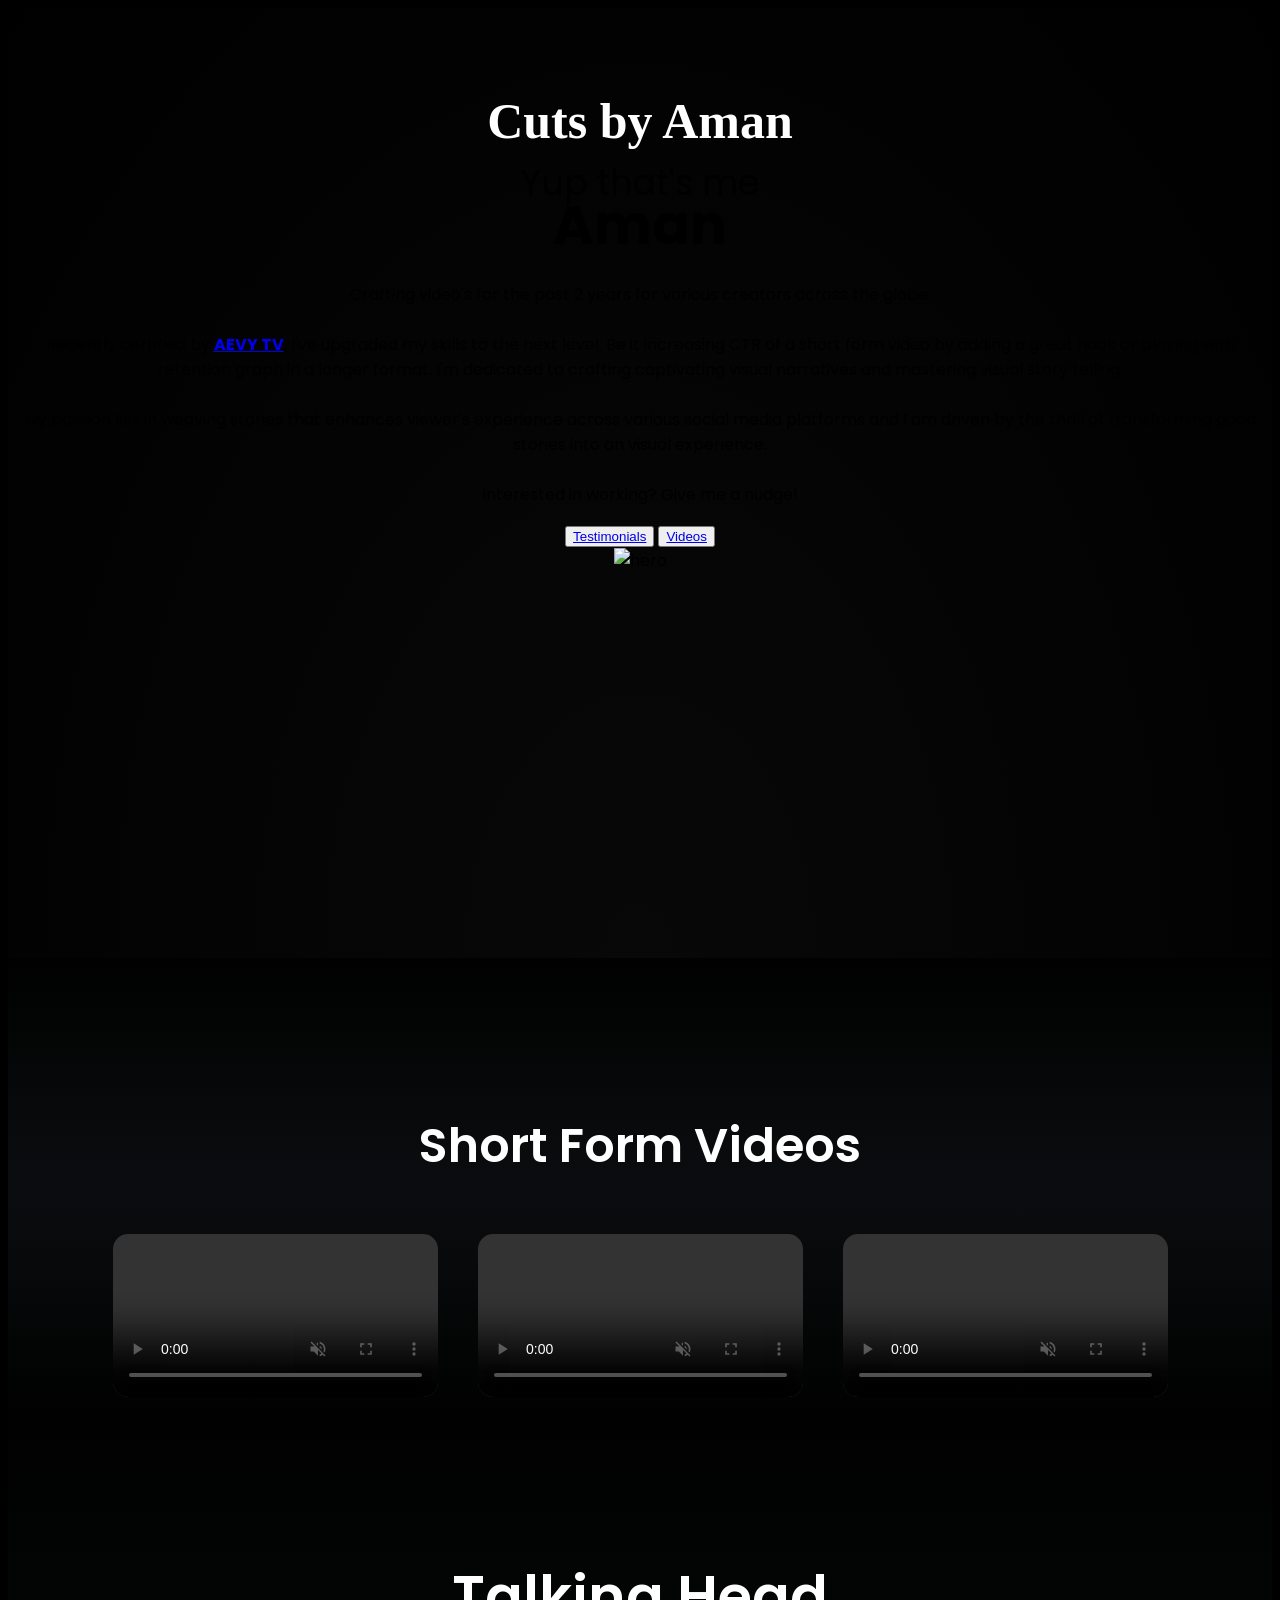
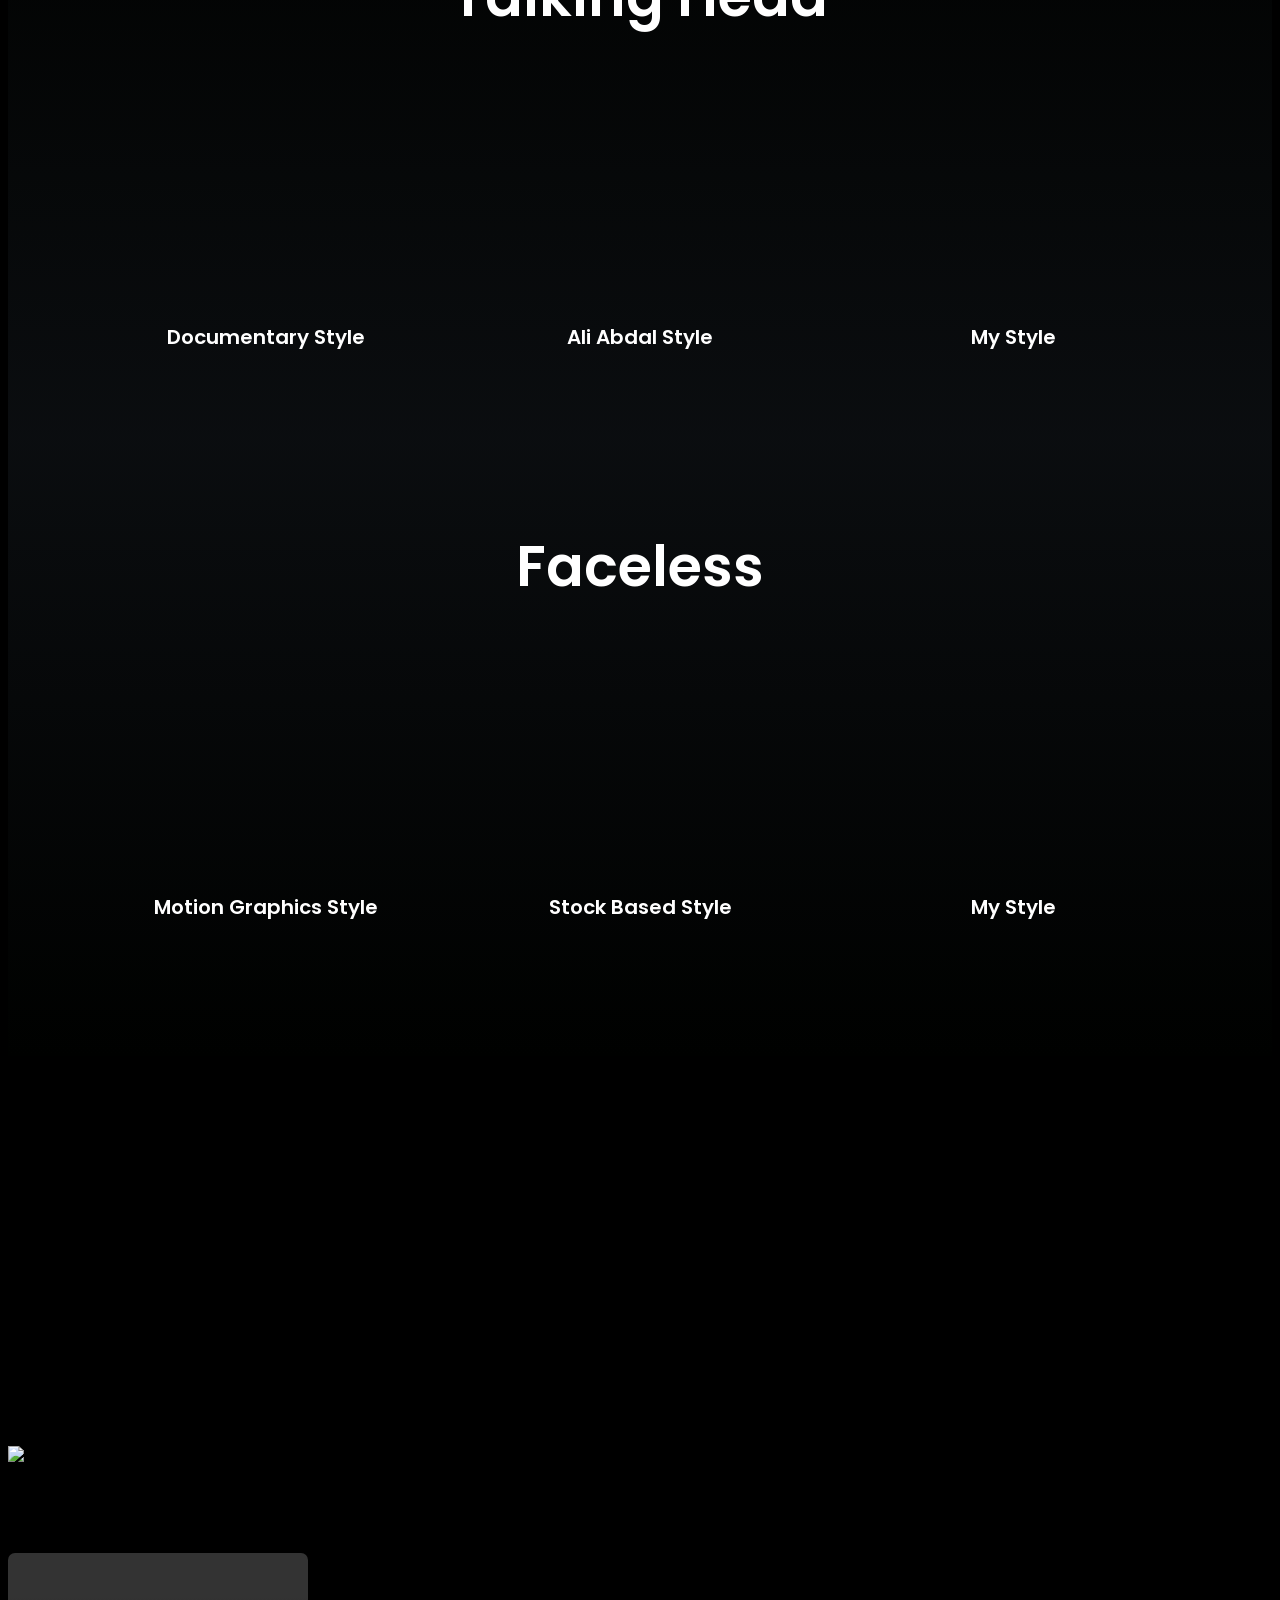
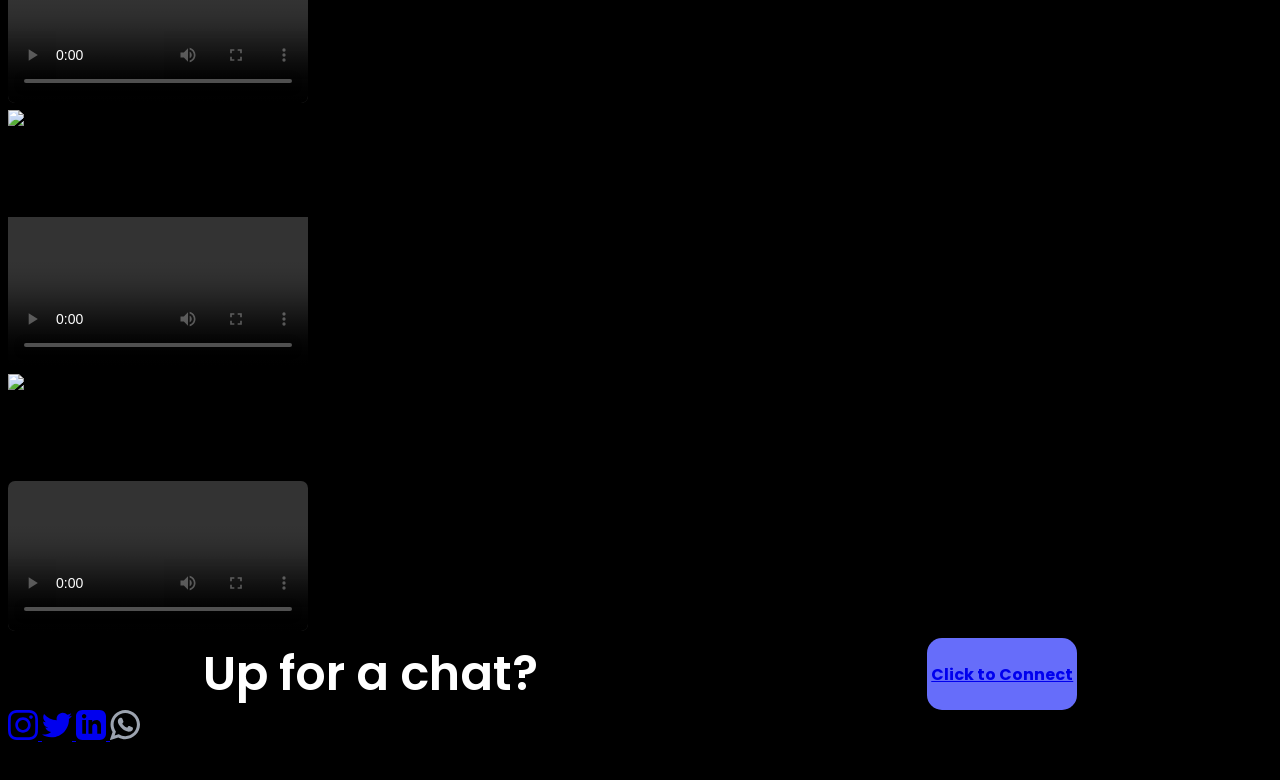
==== index.html @ 9e4a8675 "Update index.html minor magrin issue" ====
<!DOCTYPE html>
<html lang="en">

<head>
  <script src="https://cdn.tailwindcss.com"></script>
  <link rel="preconnect" href="https://fonts.googleapis.com">
  <link rel="preconnect" href="https://fonts.gstatic.com" crossorigin>
  <link href="https://fonts.googleapis.com/css2?family=Homemade+Apple&display=swap" rel="stylesheet">
  <link href="https://fonts.googleapis.com/css2?family=Pacifico&display=swap" rel="stylesheet">
  <link href="https://fonts.googleapis.com/css2?family=Poppins:wght@200;300;400;600&display=swap" rel="stylesheet">
  <meta name="viewport" content="width=device-width, initial-scale=1.0">
  <title>Cuts by Aman</title>
  <link rel="icon" href="https://i.postimg.cc/s2kGyPNH/mslogo-white-2x.png" sizes="128x128" type="image/png">
  <style>
    body {
      font-family: 'Poppins', sans-serif;
      background-color: black;
    }

    .homePage {
      height: 100vh;
      background: radial-gradient(at bottom, rgb(8, 8, 8), rgba(0, 0, 0, 0.9)), url('https://i.postimg.cc/L4NGmsLg/IMG-20240307-160700.jpg') center center/cover no-repeat;
      text-align: center;
      padding-top: 50px;
    }

    .section2 {
      background: linear-gradient(#000100, rgba(21, 26, 31, 0.5), #000100), url('https://i.postimg.cc/yY5H2Svv/IMG-0878.jpg') fixed center/cover no-repeat;
      color: white;
      text-align: center;
      padding-top: 120px;
    }

    .section2 h1 {
      font-size: 3em;
      font-weight: 600;
    }

    .imgBox {
      display: flex;
      justify-content: center;
    }

    .card {
      display: flex;
      margin: 20px;
    }

    .card video {
      width: 325px;
      border-radius: 15px;
    }

    .section3 {
      background: linear-gradient(#000100, rgba(21, 26, 31, 0.5), #000100), url('https://i.postimg.cc/HxQDyZgN/IMG-0879.jpg') fixed center/cover no-repeat;
      color: white;
      text-align: center;
    }

    .section3 h1 {
      font-size: 3.5em;
      font-weight: 600;
    }

    .meeting {
      color: white;
      display: flex;
      align-items: center;
      flex-direction: row;
      justify-content: space-around;
    }

    .meetingText {
      font-size: 3em;
      font-weight: 600;
    }

    .meetingBtn {
      background-color: #666dfa;
      border-radius: 15px;
      text-align: center;
      display: flex;
      justify-content: center;
      align-items: center;
      width: 150px;
      height: 72px;
    }

    .imgBox3 {
      display: flex;
      justify-content: center;
    }

    .card3 {
      padding: 14px;
    }

    .card3 p {
      font-size: 20px;
      font-weight: 600;
      padding-top: 10px;
    }




    iframe {
      width: 27vw;
      height: auto;
      aspect-ratio: 16/9;
      border-radius: 13px;
    }



    @media (max-width: 768px) {

      .meetingText {
        font-size: 30px;
      }

      .meetingBtn {
        height: 100px;
        width: 135px;
        padding: 50px;
      }

      .imgBox,
      .imgBox3 {
        flex-direction: column;
        flex-direction: column;
        align-items: center;
      }

      .section3 p {
        font-size: 18px;
        padding-top: 10px;
      }

      .section3 h1 {
        font-size: 2.5rem;
      }

      .section2,
      .section3 {
        background: none;
      }

      .section2 {
        padding-top: 780px;
      }

      .card3 iframe {
        aspect-ratio: 16/9;
        width: 300px;
      }

      .card video {
        aspect-ratio: 9/16;
        width: 300px;
      }

      .footer svg,
      .footer img {
        width: 20px;
        height: 20px;
      }

    }
  </style>
</head>

<body>

  <div class="homePage">
    <h1 style="font-family:'Homemade Apple'; color: white; font-size: 50px;">Cuts by Aman</h1>
    <section class="text-gray-100 body-font">
      <div class="container mx-auto flex px-5 py-24 md:flex-row flex-col items-center">
        <div
          class="lg:flex-grow md:w-1/2 lg:pr-24 md:pr-16 flex flex-col md:items-start md:text-left mb-16 md:mb-0 items-center text-center">
          <p style="margin: 0; font-size: 35px; line-height: 0;">Yup that's me</p>
          <span style="font-weight: bolder; font-size: 55px; padding-top: 5px;">Aman</span>
          <p class="mb-8 leading-relaxed text-lg">Crafting video's for the past 2 years for various creators across
            the
            globe.<br><br>Recently certified by <a href="https://www.aevytv.com/" target="_blank"><u><b>AEVY TV</b></u></a>,
            I've upgraded my skills to the next level. Be it
            increasing CTR of
            a short form video by adding a great hook or playing with retention graph in a longer format. I'm dedicated
            to crafting captivating visual narratives and mastering visual story telling.<br><br>My passion lies in
            weaving
            stories that enhances viewer's experience across various social media platforms and I am driven by the
            thrill of transforming good stories into an visual experience.<br><br>Interested in working? Give me a
            nudge!
          </p>
          <div class="flex justify-center">
            <button
              class="inline-flex text-white bg-indigo-500 border-0 py-2 px-6 focus:outline-none hover:bg-indigo-600 rounded text-lg rounded-full"><a
                href="#testimonialHref" id="scroll-link">Testimonials</a></button>
            <button
              class="ml-4 inline-flex text-gray-700 bg-gray-100 border-0 py-2 px-6 focus:outline-none hover:bg-gray-200 rounded text-lg rounded-full"><a
                href="#videosHref" id="scroll-link">Videos</a></button>
          </div>
        </div>
        <div class="lg:max-w-lg lg:w-full md:w-1/2 w-5/6">
          <img class="rounded-full object-cover" style="aspect-ratio: 1/1;" alt="hero" src="https://i.postimg.cc/3NzdGd3B/dp.jpg">
        </div>
      </div>
    </section>
  </div>

  <div class="section2" id="videosHref">
    <h1>Short Form Videos</Video></h1>

    <div class="imgBox">
      <div class="card">
        <video src="shorts1.mp4" type="video/mp4" id="video" autoplay loop muted controls></video>
      </div>

      <div class="card">
        <video src="shorts1.mp4" type="video/mp4" id="video" autoplay loop muted controls></video>
      </div>

      <div class="card">
        <video src="shorts1.mp4" type="video/mp4" id="video" autoplay loop muted controls></video>
      </div>

    </div>
  </div>

  <div class="section3">
    <div class="talkingHeadSec" style="padding-top: 100px;">
      <h1>Talking Head</h1>
      <div class="imgBox3">
        <div class="card3">
          <iframe src="https://www.youtube.com/embed/g6oy-192XzM?si=rI5fH2aKt9wf529C" title="YouTube video player"
            frameborder="0"
            allow="accelerometer; autoplay; clipboard-write; encrypted-media; gyroscope; picture-in-picture; web-share"
            allowfullscreen></iframe>
          <p>Documentary Style</p>
        </div>

        <div class="card3">
          <iframe src="https://www.youtube.com/embed/h_fypxpEoEM?si=vqF2ZATr3-oG-Y8N" title="YouTube video player"
            frameborder="0"
            allow="accelerometer; autoplay; clipboard-write; encrypted-media; gyroscope; picture-in-picture; web-share"
            allowfullscreen></iframe>
          <p>Ali Abdal Style</p>
        </div>

        <div class="card3">
          <iframe src="https://www.youtube.com/embed/YNUnP4PoFfI?si=ltfU-QZUbTmOts_4" title="YouTube video player"
            frameborder="0"
            allow="accelerometer; autoplay; clipboard-write; encrypted-media; gyroscope; picture-in-picture; web-share"
            allowfullscreen></iframe>
          <p>My Style</p>
        </div>

      </div>
    </div>

    <div class="facelessSec" style="padding-top: 100px; padding-bottom: 100px;">
      <h1>Faceless</h1>
      <div class="imgBox3">
        <div class="card3">
          <iframe src="https://www.youtube.com/embed/Eml8DORc86Q?si=ND1Flxb_2BfP8Hcc" title="YouTube video player"
            frameborder="0"
            allow="accelerometer; autoplay; clipboard-write; encrypted-media; gyroscope; picture-in-picture; web-share"
            allowfullscreen></iframe>
          <p>Motion Graphics Style</p>
        </div>

        <div class="card3">
          <iframe src="https://www.youtube.com/embed/8FfKI0ewkTc?si=8G9aRtA6xhk-Yxv1" title="YouTube video player"
            frameborder="0"
            allow="accelerometer; autoplay; clipboard-write; encrypted-media; gyroscope; picture-in-picture; web-share"
            allowfullscreen></iframe>
          <p>Stock Based Style</p>
        </div>
        <div class="card3">
          <iframe src="https://www.youtube.com/embed/fPrTS-BItHk?si=U5BQEBE09aCY5_VV" title="YouTube video player"
            frameborder="0"
            allow="accelerometer; autoplay; clipboard-write; encrypted-media; gyroscope; picture-in-picture; web-share"
            allowfullscreen></iframe>
          <p>My Style</p>
        </div>
      </div>
    </div>

  </div>

  <div class="testimonials" id="testimonialHref">
    <div class="bg-black py-6 sm:py-8 lg:py-12">
      <div class="mx-auto max-w-screen-xl px-4 md:px-8">
        <!-- text - start -->
        <div class="mb-8 md:mb-12">
          <h2 class="mb-4 text-center text-2xl font-bold text-white md:mb-6 lg:text-3xl">My Happy Clients</h2>

          <p class="mx-auto max-w-screen-md text-center text-white md:text-lg">I have worked with various clients</p>
        </div>
        <!-- text - end -->

        <div class="flex justify-center grid grid-cols-2 gap-2 md:grid-cols-4 lg:gap-8">

          <!-- stat - start -->
          <div class="flex flex-col items-center justify-center rounded-lg bg-gray-900 p-4 md:p-8">
            <div class="text-xl font-bold text-white sm:text-2xl md:text-3xl">2+</div>
            <div class="text-sm font-semibold text-gray-100 sm:text-base text-center">Years Of Experience</div>
          </div>

          <div class="flex flex-col items-center justify-center rounded-lg bg-gray-900 p-4 md:p-8">
            <div class="text-xl font-bold text-white sm:text-2xl md:text-3xl">25+</div>
            <div class="text-sm font-semibold text-gray-100 sm:text-base text-center">International
              Clients</div>
          </div>

          <div class="flex flex-col items-center justify-center rounded-lg bg-gray-900 p-4 md:p-8">
            <div class="text-xl font-bold text-white sm:text-2xl md:text-3xl">500+</div>
            <div class="text-sm font-semibold text-gray-100 sm:text-base text-center">Videos Edited</div>
          </div>

          <!-- stat - start -->
          <div class="flex flex-col items-center justify-center rounded-lg bg-gray-900 p-4 md:p-8">
            <div class="text-xl font-bold text-white sm:text-2xl md:text-3xl">100%</div>
            <div class="text-sm font-semibold text-gray-100 sm:text-base text-center">Client Satisfaction</div>
          </div>
          <!-- stat - end -->

        </div>
      </div>
    </div>

    <div class="bg-black py-6 sm:py-8 lg:py-12">
      <div class="mx-auto max-w-screen-xl px-4 md:px-8">
        <h2 class="mb-8 text-center text-2xl font-bold text-white md:mb-12 lg:text-3xl">Look at what my clients have to
          say about working with me.</h2>

        <div class="grid gap-y-0 sm:grid-cols-2 sm:gap-y-12 lg:grid-cols-3 lg:divide-x">
          <!-- quote - start -->
          <div class="flex flex-col items-center gap-4 sm:px-4 md:gap-6 lg:px-8">

            <div class="flex flex-col items-center gap-2 sm:flex-row md:gap-3">
              <div class="h-12 w-12 overflow-hidden rounded-full bg-gray-100 shadow-lg md:h-14 md:w-14">
                <img src="https://i.postimg.cc/ZnBChZLC/channels4-profile.jpg" loading="lazy" alt="Photo by Radu Florin"
                  class="h-full w-full object-cover object-center" />
              </div>

              <div>
                <div class="text-center text-sm font-bold text-indigo-500 sm:text-left md:text-base">William Stewart
                </div>
                <p class="text-center text-sm text-gray-500 sm:text-left md:text-sm">5k+ Followers</p>
              </div>
            </div>

            <div class="text" style="color: white;"><video src="will.mp4" controls style="border-radius: 7px;"></video>
            </div>

            <!-- <div class="text-center text-gray-100">“Your editing skills are top-notch! You brought my vision to life
              effortlessly – Thank you!”</div> -->


          </div>
          <!-- quote - end -->

          <!-- quote - start -->
          <div class="flex flex-col items-center gap-4 sm:px-4 md:gap-6 lg:px-8">
            <div class="flex flex-col items-center gap-2 sm:flex-row md:gap-3">
              <div class="h-12 w-12 overflow-hidden rounded-full bg-gray-100 shadow-lg md:h-14 md:w-14">
                <img src="https://i.postimg.cc/CK7ZGc1L/channels4-profile-1.jpg" loading="lazy"
                  alt="Photo by christian ferrer" class="h-full w-full object-cover object-center" />
              </div>

              <div>
                <div class="text-center text-sm font-bold text-indigo-500 sm:text-left md:text-base">Archit Mehrotra
                </div>
                <p class="text-center text-sm text-gray-500 sm:text-left md:text-sm">300k+ Followers</p>
              </div>
            </div>

            <div class="text" style="color: white;"><video src="finWala.mp4" controls="border-radius: 7px;"></video>
            </div>

            <!-- <div class="text-center text-gray-100">“Impressive professionalism and timely delivery. Exceeded
              expectations with attention to detail. Highly recommended!”</div> -->


          </div>
          <!-- quote - end -->

          <!-- quote - start -->
          <div class="flex flex-col items-center gap-4 sm:px-4 md:gap-6 lg:px-8">
            <div class="flex flex-col items-center gap-2 sm:flex-row md:gap-3">
              <div class="h-12 w-12 overflow-hidden rounded-full bg-gray-100 shadow-lg md:h-14 md:w-14">
                <img src="https://i.postimg.cc/jj3gj0fz/channels4-profile-2.jpg" loading="lazy"
                  alt="Photo by Ayo Ogunseinde" class="h-full w-full object-cover object-center" />
              </div>

              <div>
                <div class="text-center text-sm font-bold text-indigo-500 sm:text-left md:text-base">Jirie Caribbean
                </div>
                <p class="text-center text-sm text-gray-500 sm:text-left md:text-sm">50k+ Subscribers</p>
              </div>
            </div>

            <div class="text" style="color: white;"><video src="carri.mp4" style="border-radius: 7px;" controls></video>
            </div>

            <!-- <div class="text-center text-gray-100">“Your creative touch is pure magic! Thank you for turning my
              project
              into a visual masterpiece.”</div> -->
          </div>
          <!-- quote - end -->
        </div>
      </div>
    </div>
  </div>

  <div class="meeting">
    <div class="meetingText">Up for a chat?</div>

    <a href="https://calendly.com/cutsbyaman/30min" target="_blank">
      <div class="meetingBtn"><b>Click to Connect</b></div>
    </a>
  </div>

  <div class="footer">
    <div class="bg-black pt-4 sm:pt-10 lg:pt-12">
      <footer class="mx-auto max-w-screen-2xl px-4 md:px-8">
        <div class="flex flex-col items-center border-t border-slate-800 pt-6">
          <!-- social - start -->
          <div class="flex gap-4">
            <a href="https://www.instagram.com/cutsbyaman/" target="_blank"
              class="text-gray-400 transition duration-100 hover:text-gray-500 active:text-gray-600">
              <svg class=width="30" height="30" viewBox="0 0 24 24" fill="currentColor"
                xmlns="http://www.w3.org/2000/svg">
                <path
                  d="M12 2.163c3.204 0 3.584.012 4.85.07 3.252.148 4.771 1.691 4.919 4.919.058 1.265.069 1.645.069 4.849 0 3.205-.012 3.584-.069 4.849-.149 3.225-1.664 4.771-4.919 4.919-1.266.058-1.644.07-4.85.07-3.204 0-3.584-.012-4.849-.07-3.26-.149-4.771-1.699-4.919-4.92-.058-1.265-.07-1.644-.07-4.849 0-3.204.013-3.583.07-4.849.149-3.227 1.664-4.771 4.919-4.919 1.266-.057 1.645-.069 4.849-.069zm0-2.163c-3.259 0-3.667.014-4.947.072-4.358.2-6.78 2.618-6.98 6.98-.059 1.281-.073 1.689-.073 4.948 0 3.259.014 3.668.072 4.948.2 4.358 2.618 6.78 6.98 6.98 1.281.058 1.689.072 4.948.072 3.259 0 3.668-.014 4.948-.072 4.354-.2 6.782-2.618 6.979-6.98.059-1.28.073-1.689.073-4.948 0-3.259-.014-3.667-.072-4.947-.196-4.354-2.617-6.78-6.979-6.98-1.281-.059-1.69-.073-4.949-.073zm0 5.838c-3.403 0-6.162 2.759-6.162 6.162s2.759 6.163 6.162 6.163 6.162-2.759 6.162-6.163c0-3.403-2.759-6.162-6.162-6.162zm0 10.162c-2.209 0-4-1.79-4-4 0-2.209 1.791-4 4-4s4 1.791 4 4c0 2.21-1.791 4-4 4zm6.406-11.845c-.796 0-1.441.645-1.441 1.44s.645 1.44 1.441 1.44c.795 0 1.439-.645 1.439-1.44s-.644-1.44-1.439-1.44z" />
              </svg>
            </a>

            <a href="https://twitter.com/cutsbyaman" target="_blank"
              class="text-gray-400 transition duration-100 hover:text-gray-500 active:text-gray-600">
              <svg class=width="30" height="30" viewBox="0 0 24 24" fill="currentColor"
                xmlns="http://www.w3.org/2000/svg">
                <path
                  d="M24 4.557c-.883.392-1.832.656-2.828.775 1.017-.609 1.798-1.574 2.165-2.724-.951.564-2.005.974-3.127 1.195-.897-.957-2.178-1.555-3.594-1.555-3.179 0-5.515 2.966-4.797 6.045-4.091-.205-7.719-2.165-10.148-5.144-1.29 2.213-.669 5.108 1.523 6.574-.806-.026-1.566-.247-2.229-.616-.054 2.281 1.581 4.415 3.949 4.89-.693.188-1.452.232-2.224.084.626 1.956 2.444 3.379 4.6 3.419-2.07 1.623-4.678 2.348-7.29 2.04 2.179 1.397 4.768 2.212 7.548 2.212 9.142 0 14.307-7.721 13.995-14.646.962-.695 1.797-1.562 2.457-2.549z" />
              </svg>
            </a>

            <a href="https://www.linkedin.com/in/aman-raj-105b5922a/" target="_blank"
              class="text-gray-400 transition duration-100 hover:text-gray-500 active:text-gray-600">
              <svg class=width="30" height="30" viewBox="0 0 24 24" fill="currentColor"
                xmlns="http://www.w3.org/2000/svg">
                <path
                  d="M19 0h-14c-2.761 0-5 2.239-5 5v14c0 2.761 2.239 5 5 5h14c2.762 0 5-2.239 5-5v-14c0-2.761-2.238-5-5-5zm-11 19h-3v-11h3v11zm-1.5-12.268c-.966 0-1.75-.79-1.75-1.764s.784-1.764 1.75-1.764 1.75.79 1.75 1.764-.783 1.764-1.75 1.764zm13.5 12.268h-3v-5.604c0-3.368-4-3.113-4 0v5.604h-3v-11h3v1.765c1.396-2.586 7-2.777 7 2.476v6.759z" />
              </svg>
            </a>

            <a href="https://wa.me/6200578924" target="_blank"
              class="text-gray-400 transition duration-100 hover:text-gray-500 active:text-gray-600">
              <img src="whatsApp.svg" alt="">
            </a>
          </div>
          <!-- social - end -->
        </div>

        <div class="py-8 text-center text-sm text-gray-400">© 2024 - Present Cuts by Aman. All rights reserved.</div>
      </footer>
    </div>
  </div>


  <script>
    var typed = new Typed('#element', {
      strings: ['Edit dreams into reality.'],
      typeSpeed: 40,
    });

    function isElementInViewport(el) {
      var rect = el.getBoundingClientRect();
      return (
        rect.top >= 0 &&
        rect.left >= 0 &&
        rect.bottom <= (window.innerHeight || document.documentElement.clientHeight) &&
        rect.right <= (window.innerWidth || document.documentElement.clientWidth)
      );
    }

    // Function to handle video playback based on visibility
    function handleVideoVisibility() {
      var videos = document.querySelectorAll('video');

      videos.forEach(function (video) {
        if (isElementInViewport(video.parentElement)) {
          video.play();
        } else {
          video.pause();
        }
      });
    }

    // Use Intersection Observer to detect when videos are in the viewport
    var observer = new IntersectionObserver(handleVideoVisibility, { threshold: 0.9 });

    // Observe each video element
    document.querySelectorAll('video').forEach(function (video) {
      observer.observe(video);
    });

    // Listen for scroll events to check video visibility
    window.addEventListener('scroll', handleVideoVisibility);

    // Initial check for video visibility
    handleVideoVisibility();
  </script>

  <script>
    // Function to handle scrolling animation
    function scrollToTarget() {
      const targetSection = document.querySelector("#testimonialHref");
      const scrollLink = document.querySelector("#scroll-link");

      // Prevent default anchor behavior
      scrollLink.addEventListener("click", function (event) {
        event.preventDefault();

        // Calculate the offset of the target section
        const offsetTop = targetSection.offsetTop;

        // Animate scroll to the target section
        window.scrollTo({
          top: offsetTop,
          behavior: "smooth"
        });
      });
    }

    // Call the function when the DOM is loaded
    document.addEventListener("DOMContentLoaded", scrollToTarget);
  </script>

  <script>
    // Function to handle scrolling animation
    function scrollToTarget() {
      const targetSection = document.querySelector("videosHref");
      const scrollLink = document.querySelector("#scroll-link");

      // Prevent default anchor behavior
      scrollLink.addEventListener("click", function (event) {
        event.preventDefault();

        // Calculate the offset of the target section
        const offsetTop = targetSection.offsetTop;

        // Animate scroll to the target section
        window.scrollTo({
          top: offsetTop,
          behavior: "smooth"
        });
      });
    }

    // Call the function when the DOM is loaded
    document.addEventListener("DOMContentLoaded", scrollToTarget);
  </script>



</body>

</html>
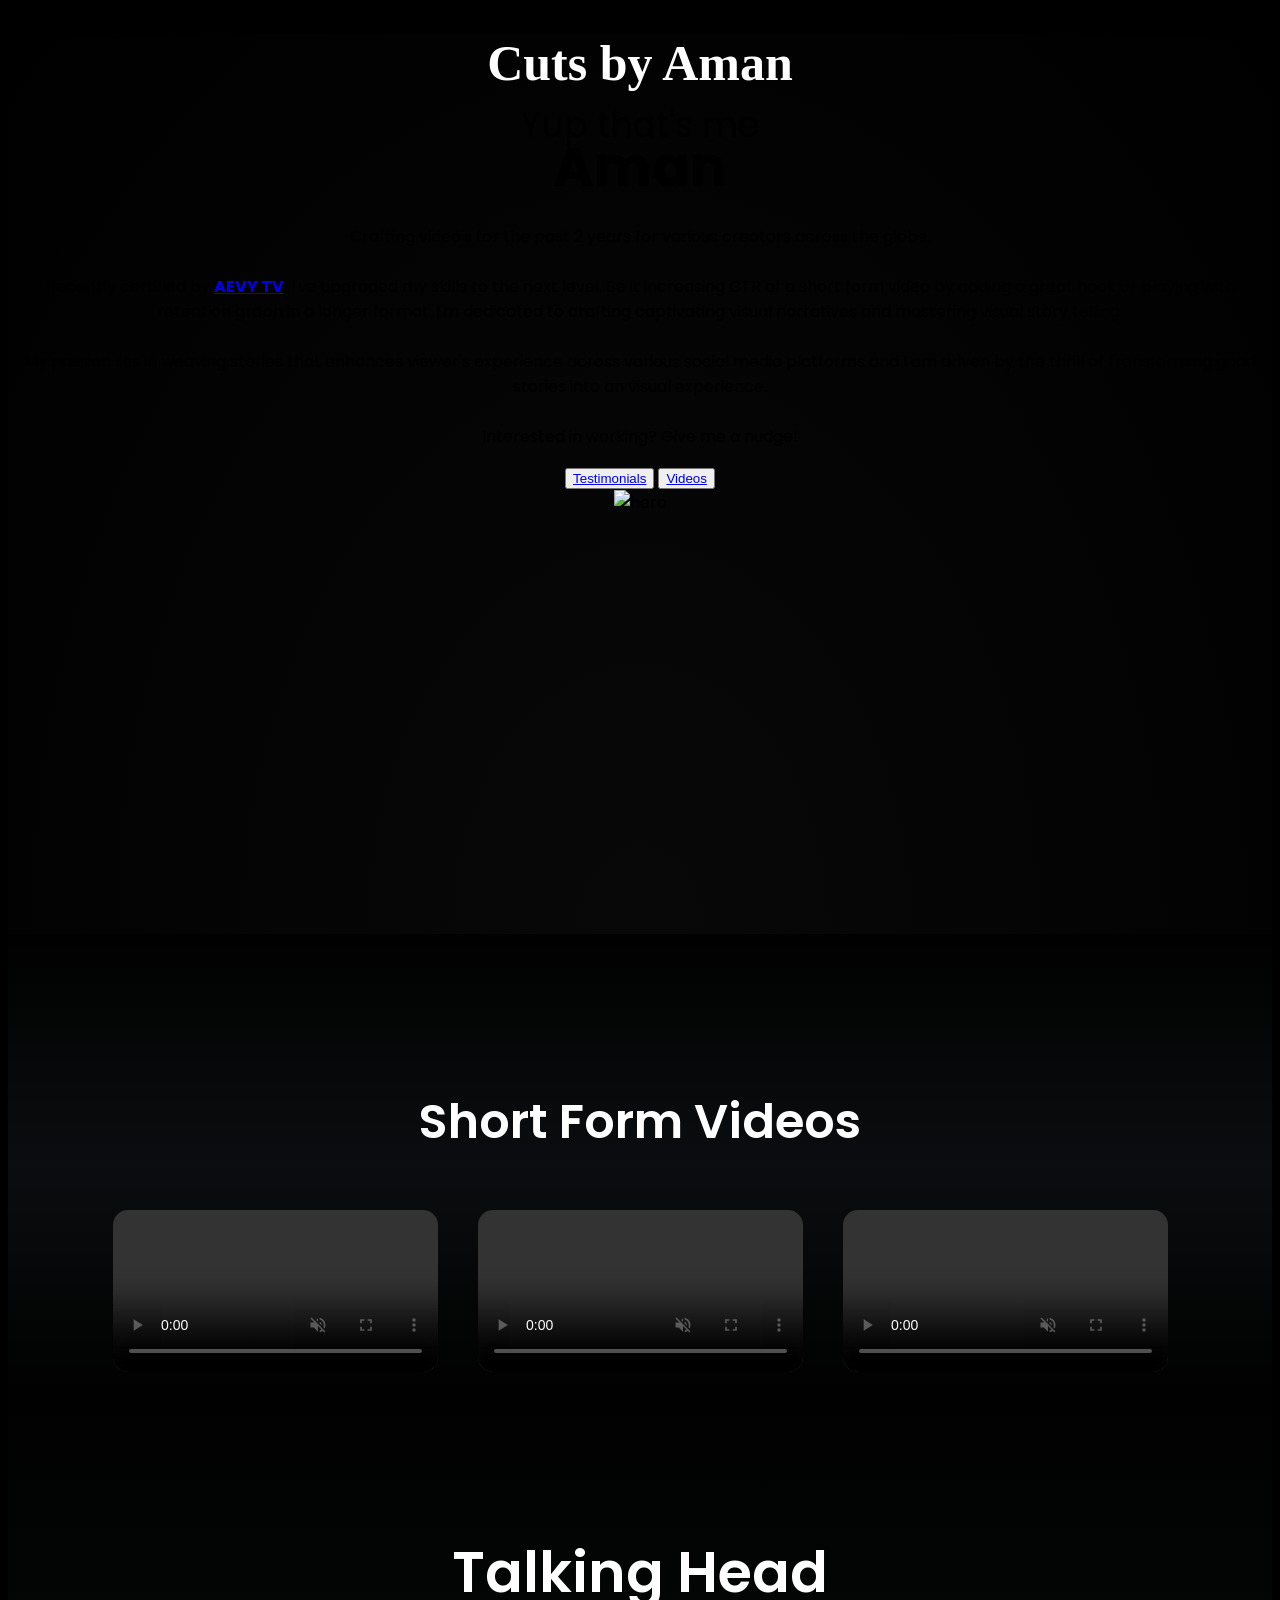
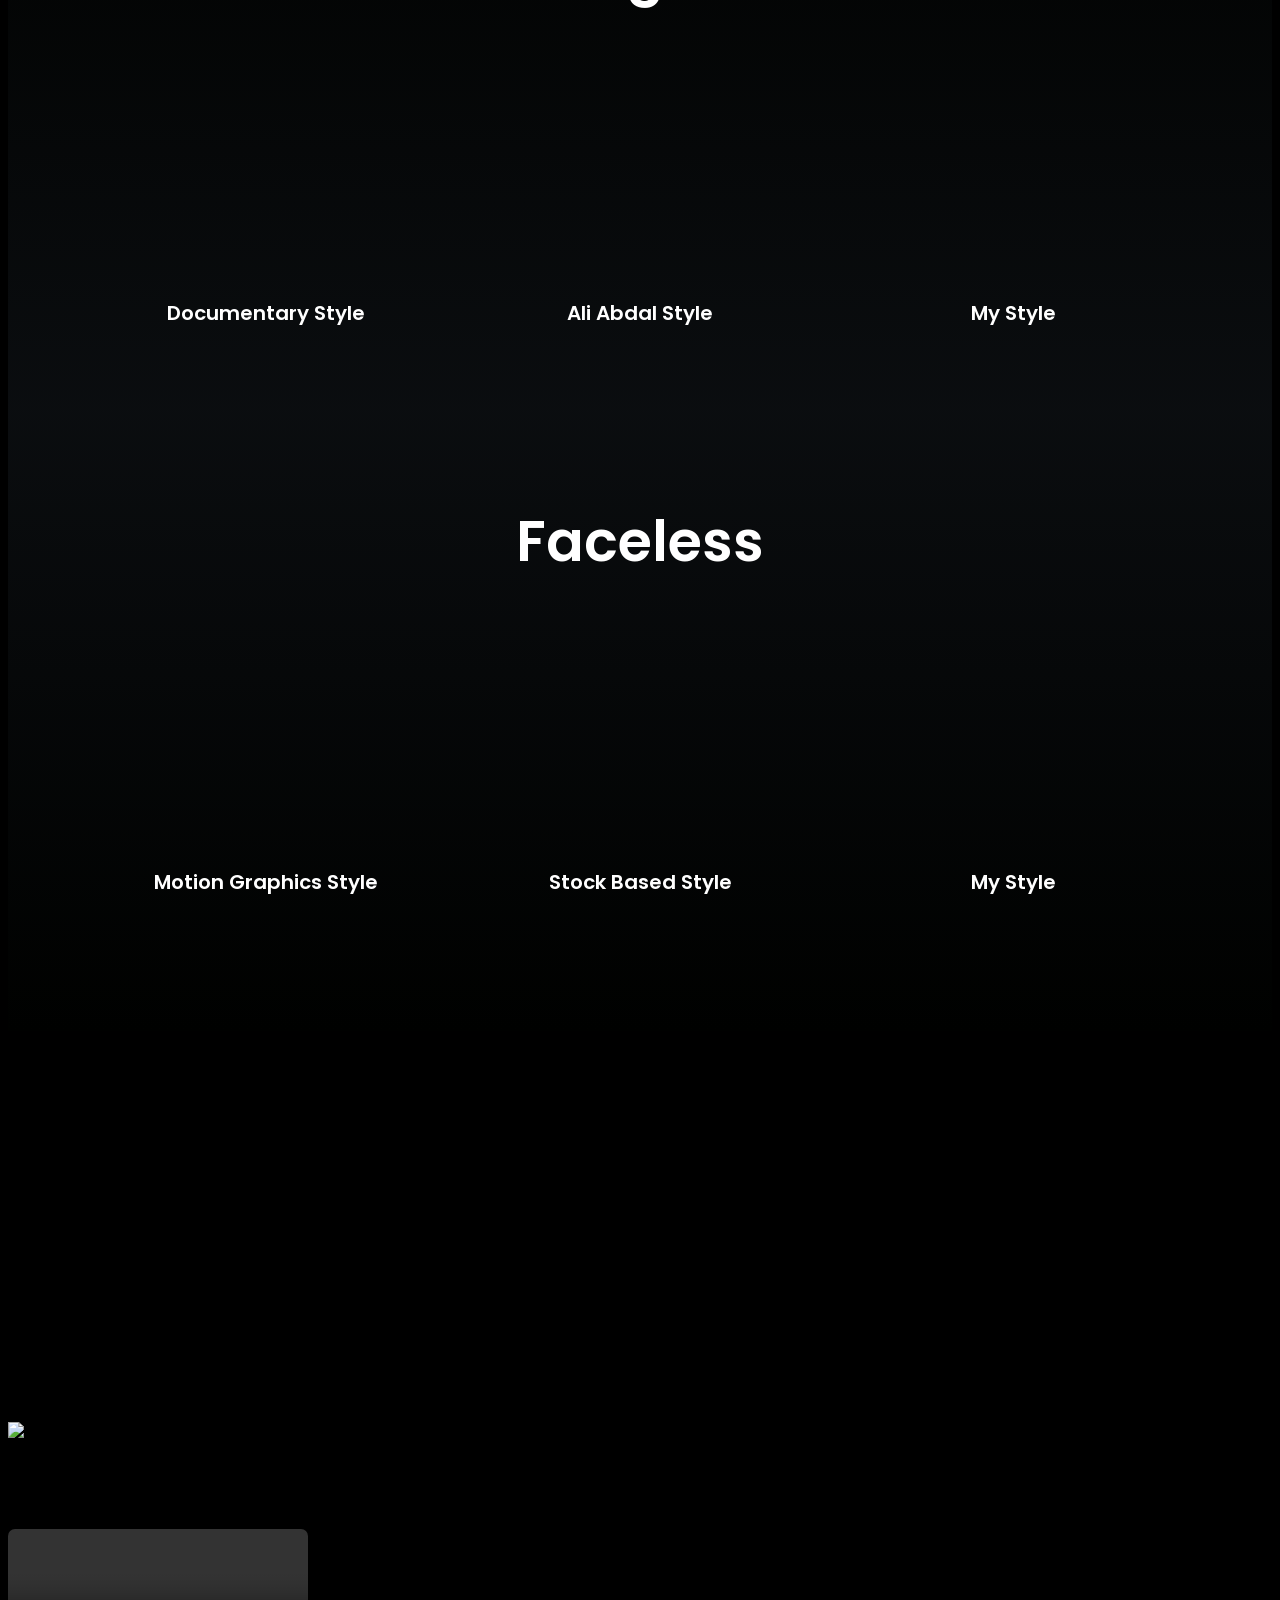
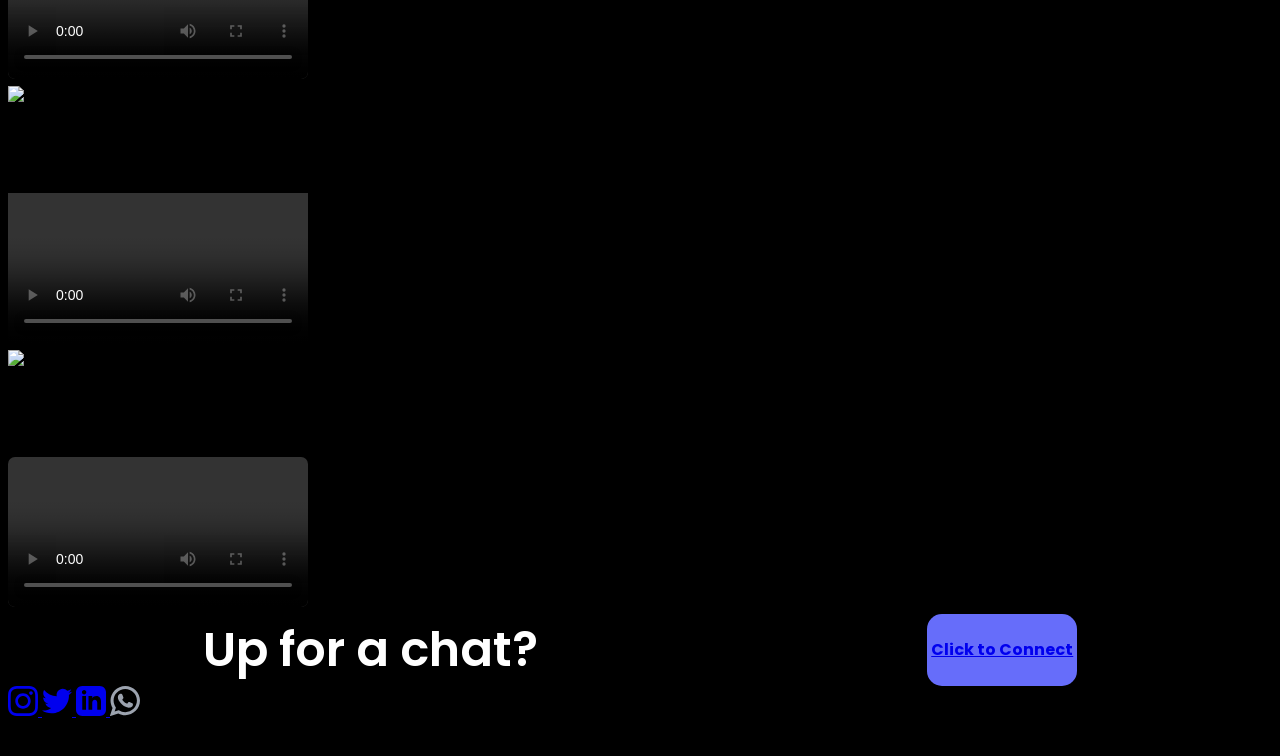
==== commit bf9ee822: "Update index.html padding issue, side pppaddingf" ====
--- a/index.html
+++ b/index.html
@@ -21,7 +21,7 @@
       height: 100vh;
       background: radial-gradient(at bottom, rgb(8, 8, 8), rgba(0, 0, 0, 0.9)), url('https://i.postimg.cc/L4NGmsLg/IMG-20240307-160700.jpg') center center/cover no-repeat;
       text-align: center;
-      padding-top: 50px;
+      padding-top: 50px 50px 0px 50px;
     }
 
     .section2 {
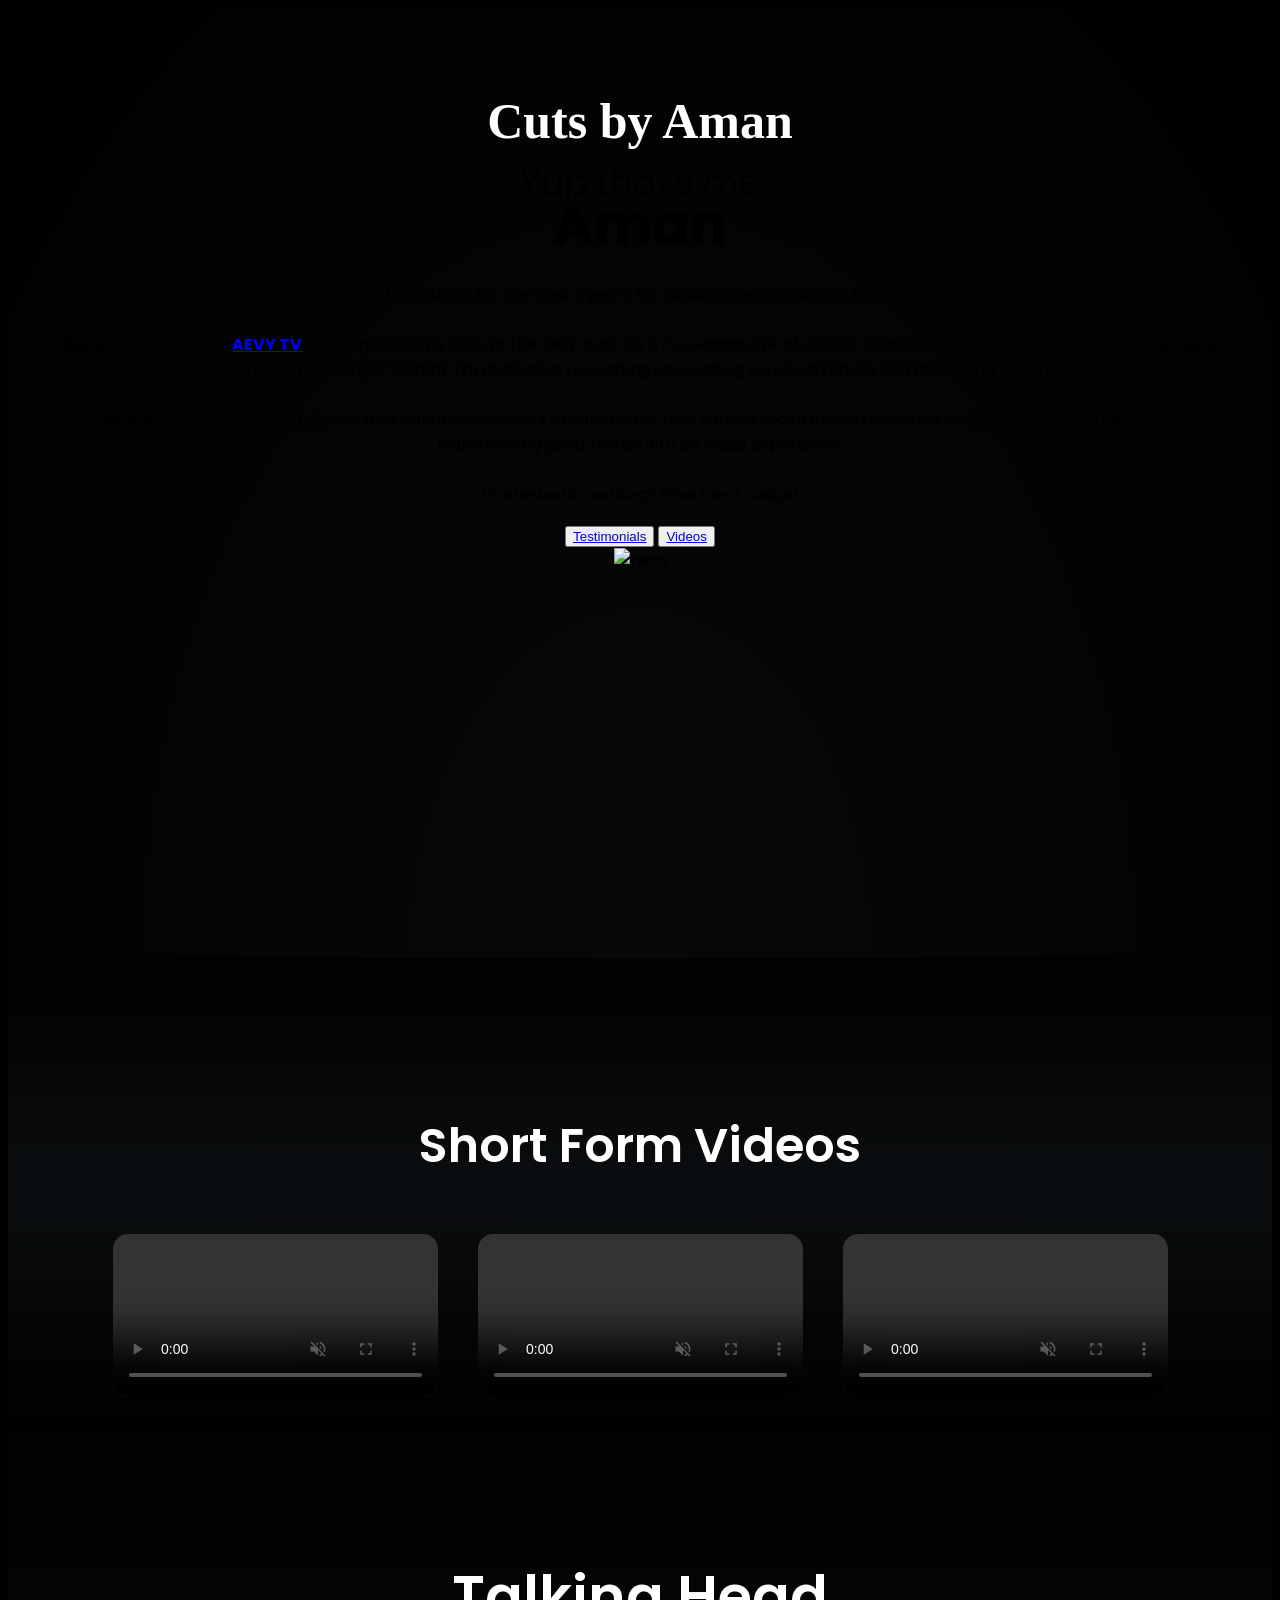
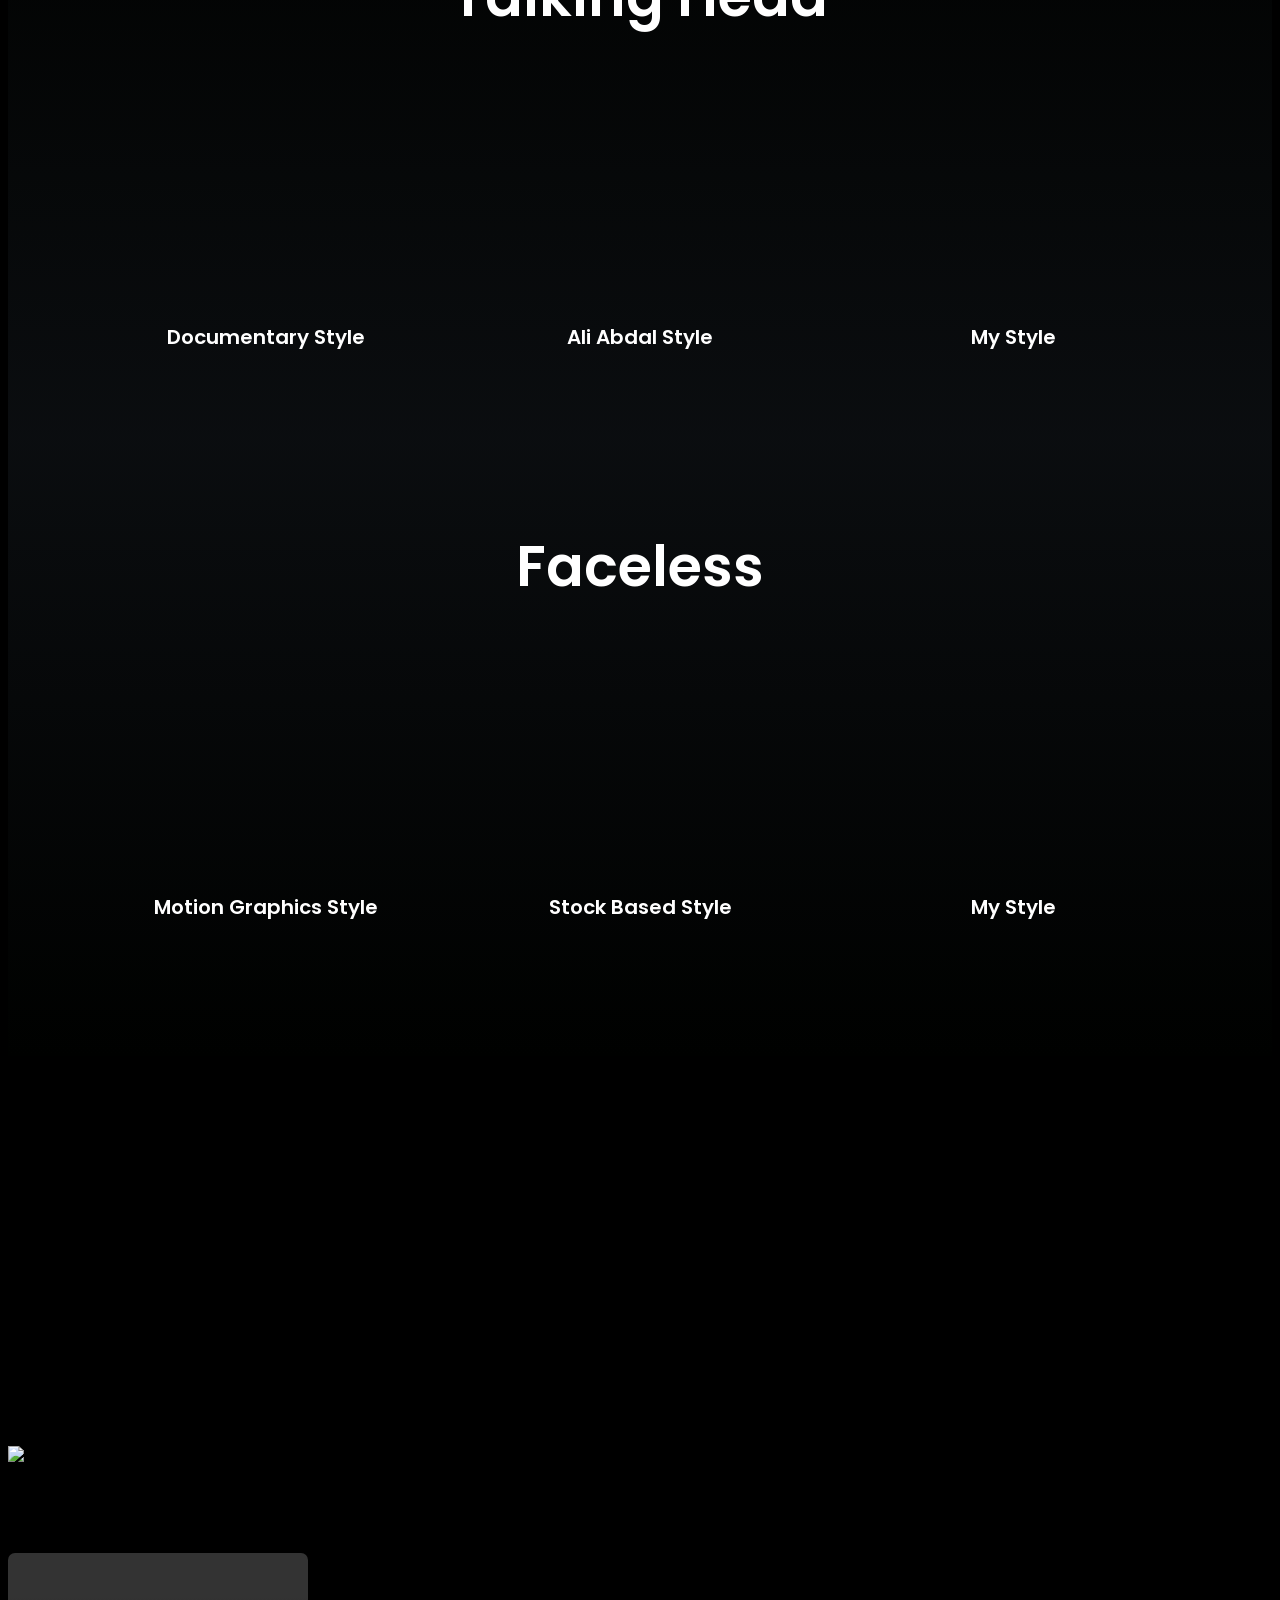
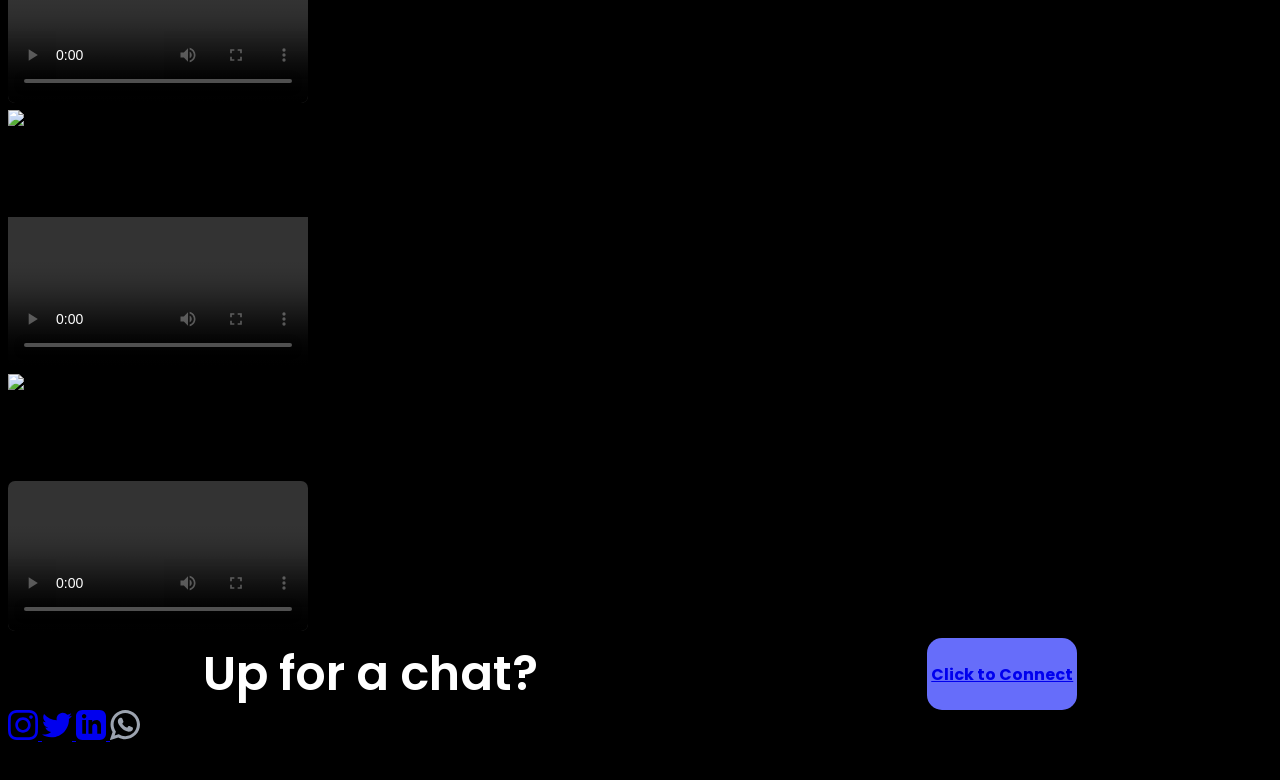
==== commit 5bb8e3dc: "Update index.html" ====
--- a/index.html
+++ b/index.html
@@ -21,7 +21,7 @@
       height: 100vh;
       background: radial-gradient(at bottom, rgb(8, 8, 8), rgba(0, 0, 0, 0.9)), url('https://i.postimg.cc/L4NGmsLg/IMG-20240307-160700.jpg') center center/cover no-repeat;
       text-align: center;
-      padding-top: 50px 50px 0px 50px;
+      padding: 50px 50px 0px 50px;
     }
 
     .section2 {
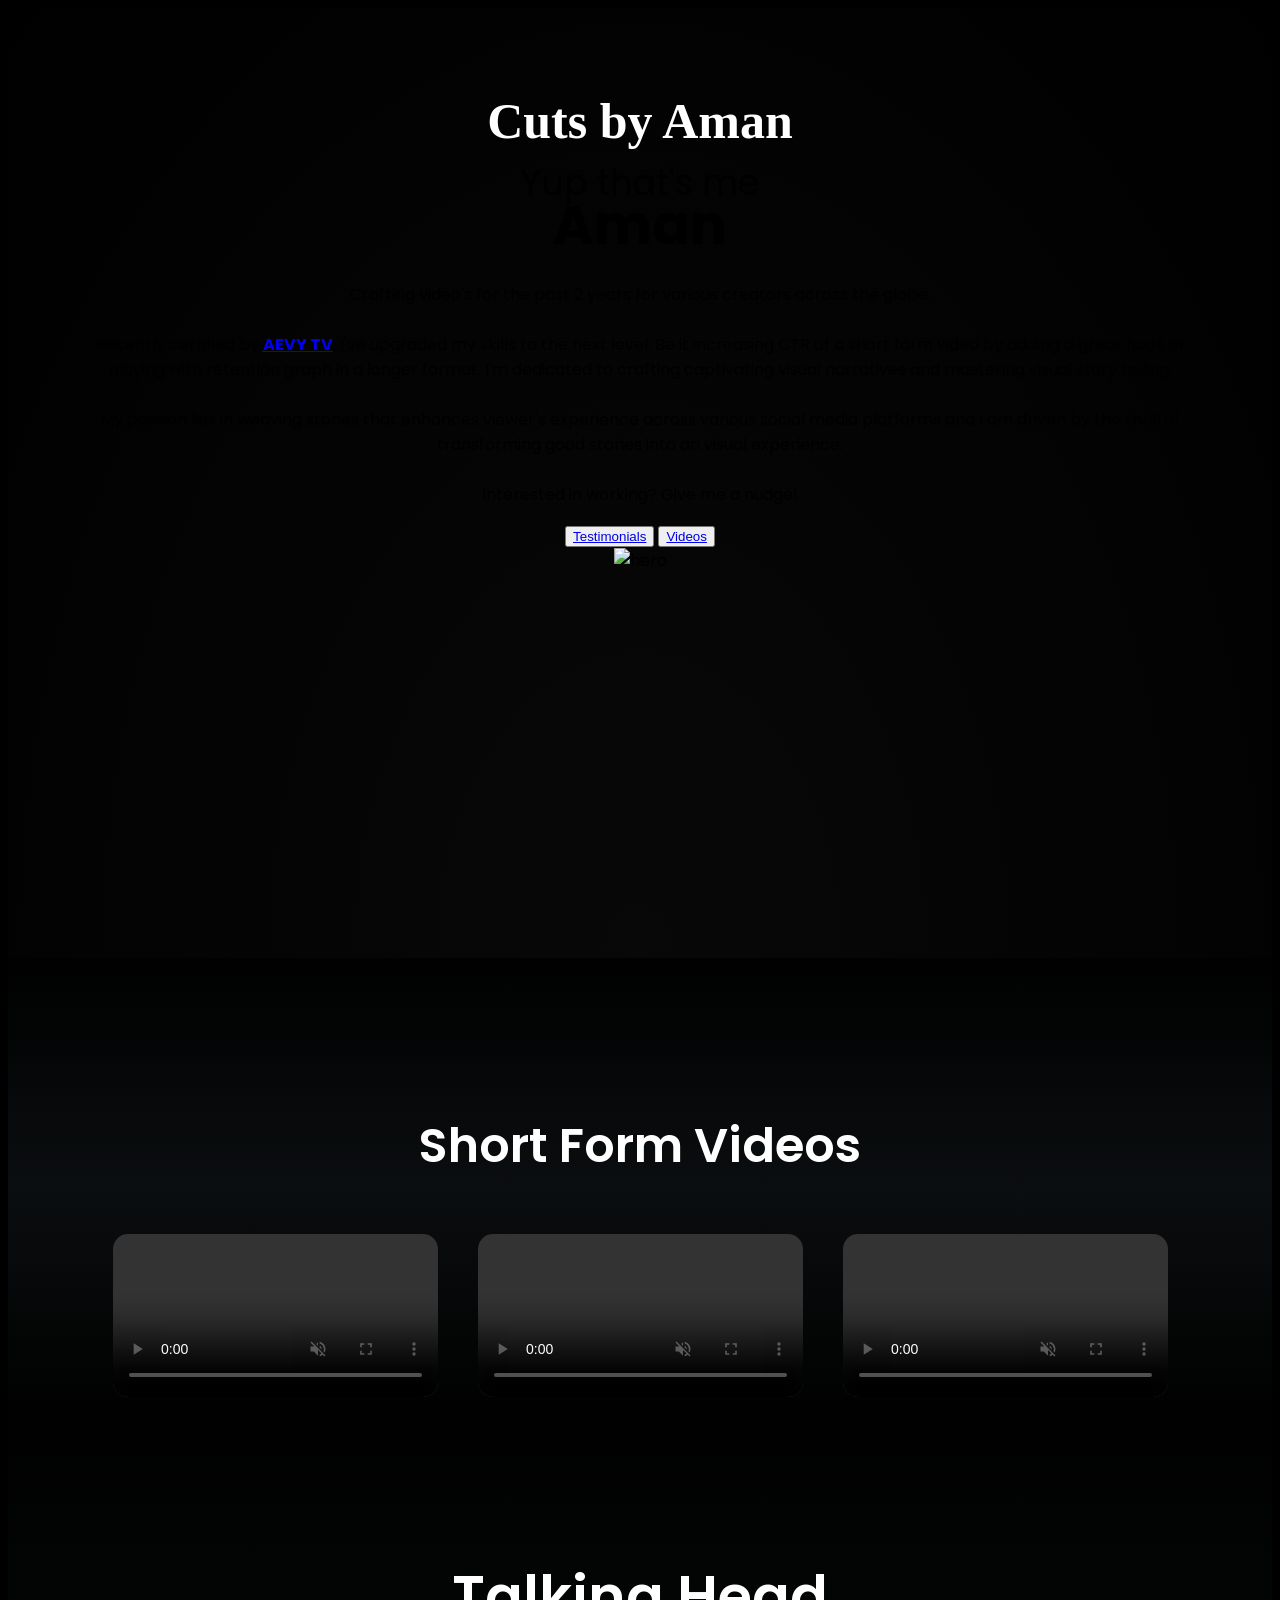
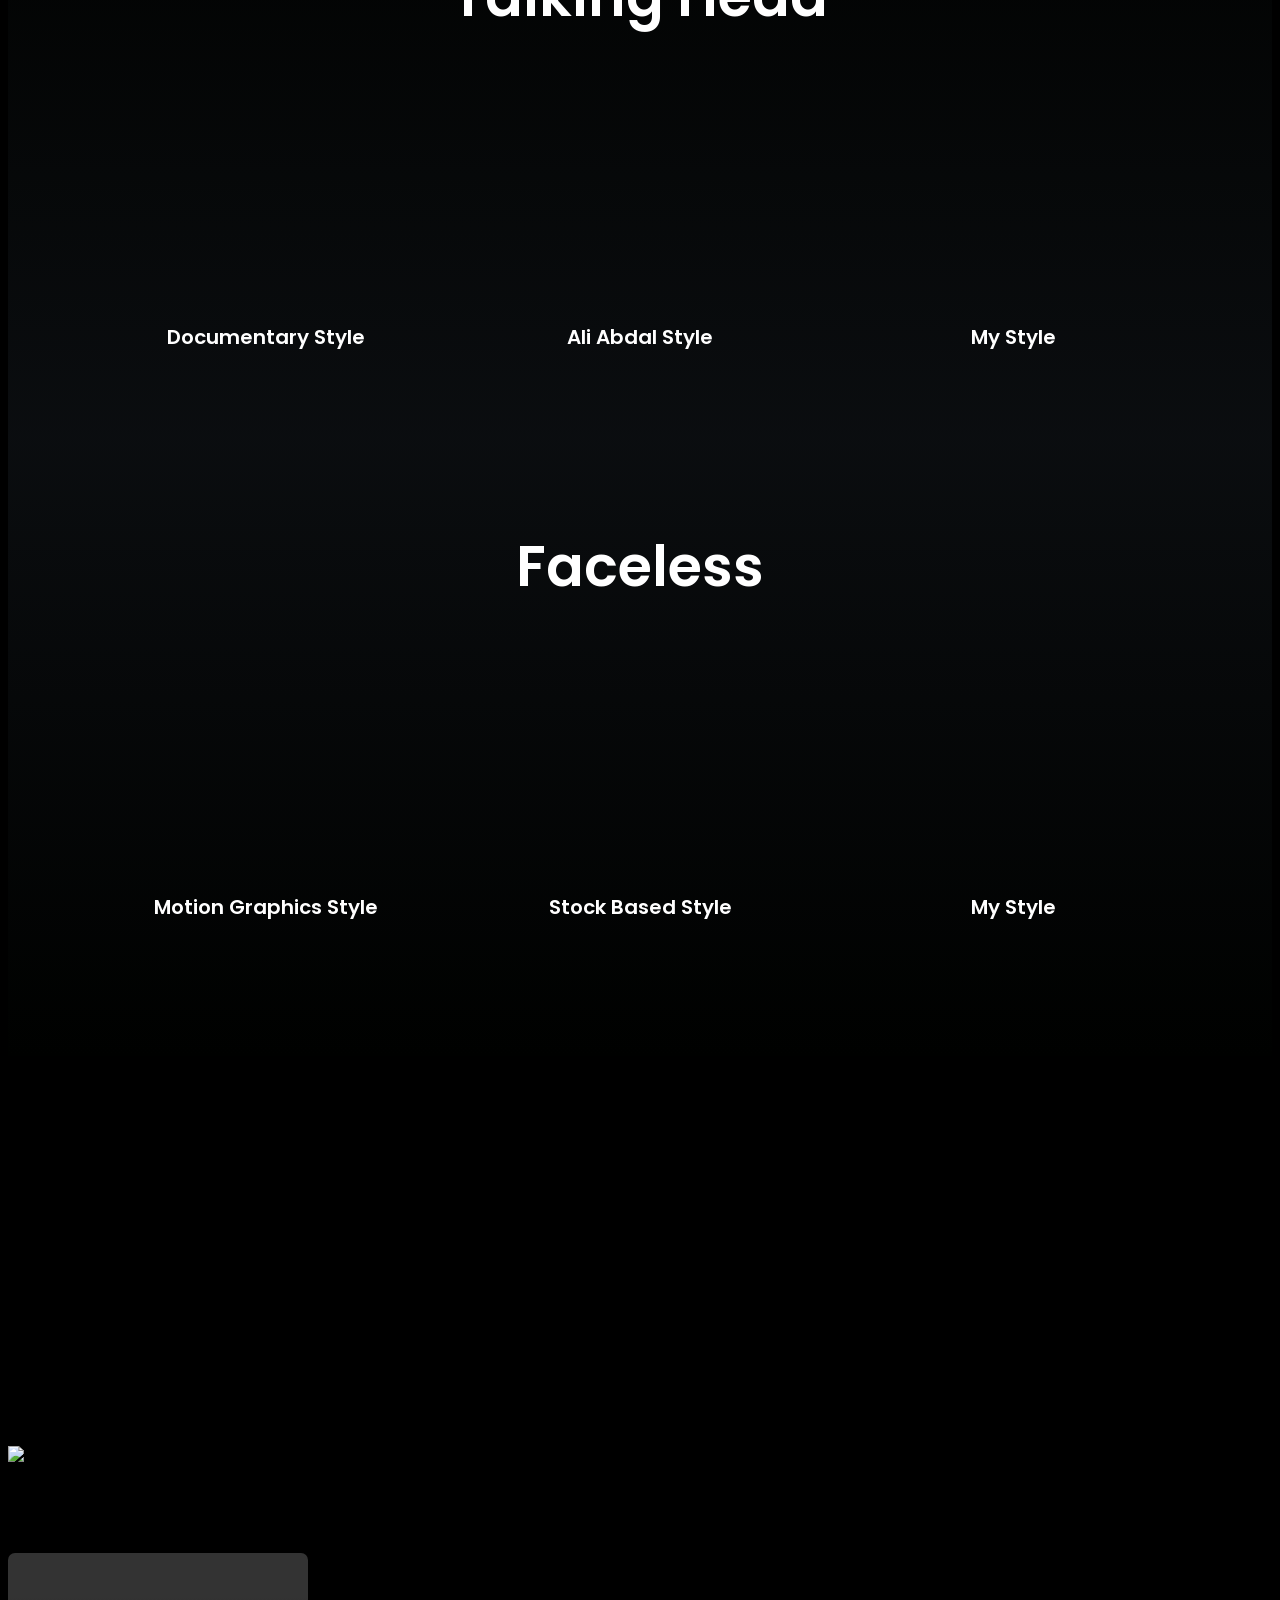
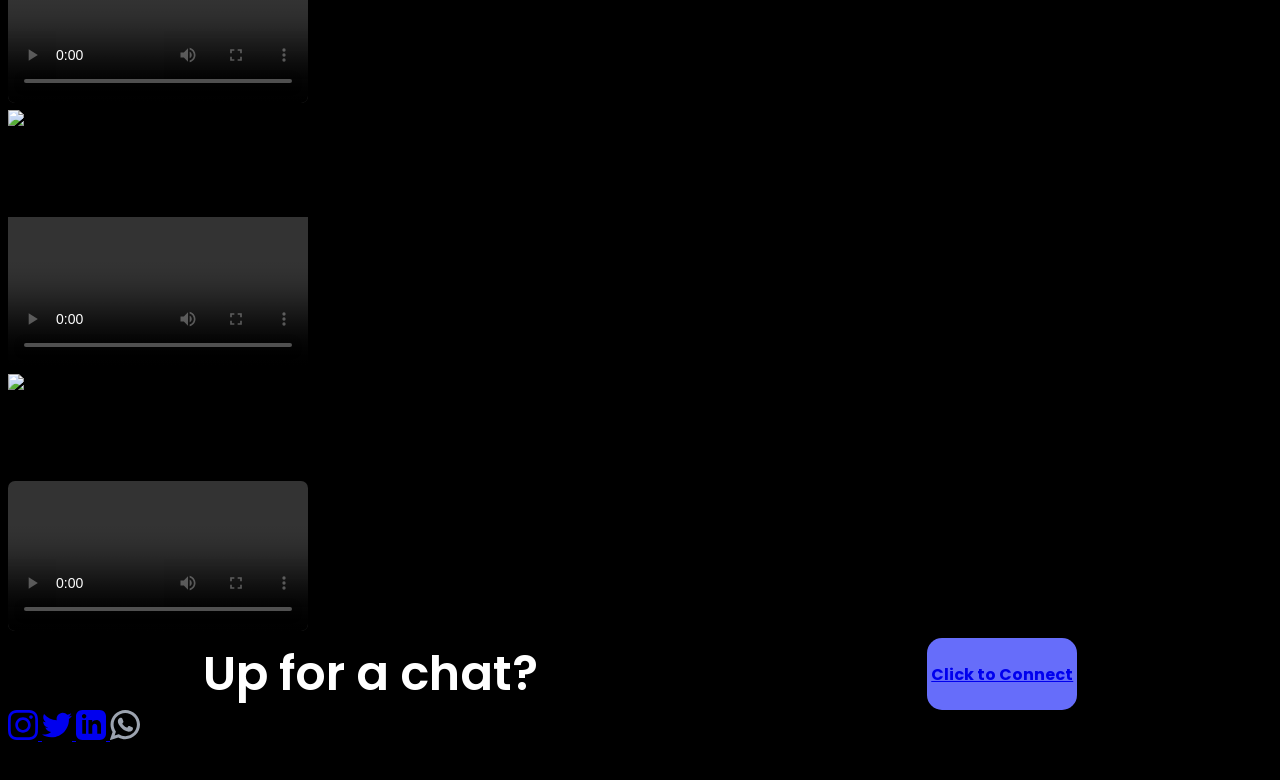
==== commit 9d671953: "Update index.html" ====
--- a/index.html
+++ b/index.html
@@ -21,7 +21,7 @@
       height: 100vh;
       background: radial-gradient(at bottom, rgb(8, 8, 8), rgba(0, 0, 0, 0.9)), url('https://i.postimg.cc/L4NGmsLg/IMG-20240307-160700.jpg') center center/cover no-repeat;
       text-align: center;
-      padding: 50px 50px 0px 50px;
+      padding: 50px 5% 0px 5%;
     }
 
     .section2 {
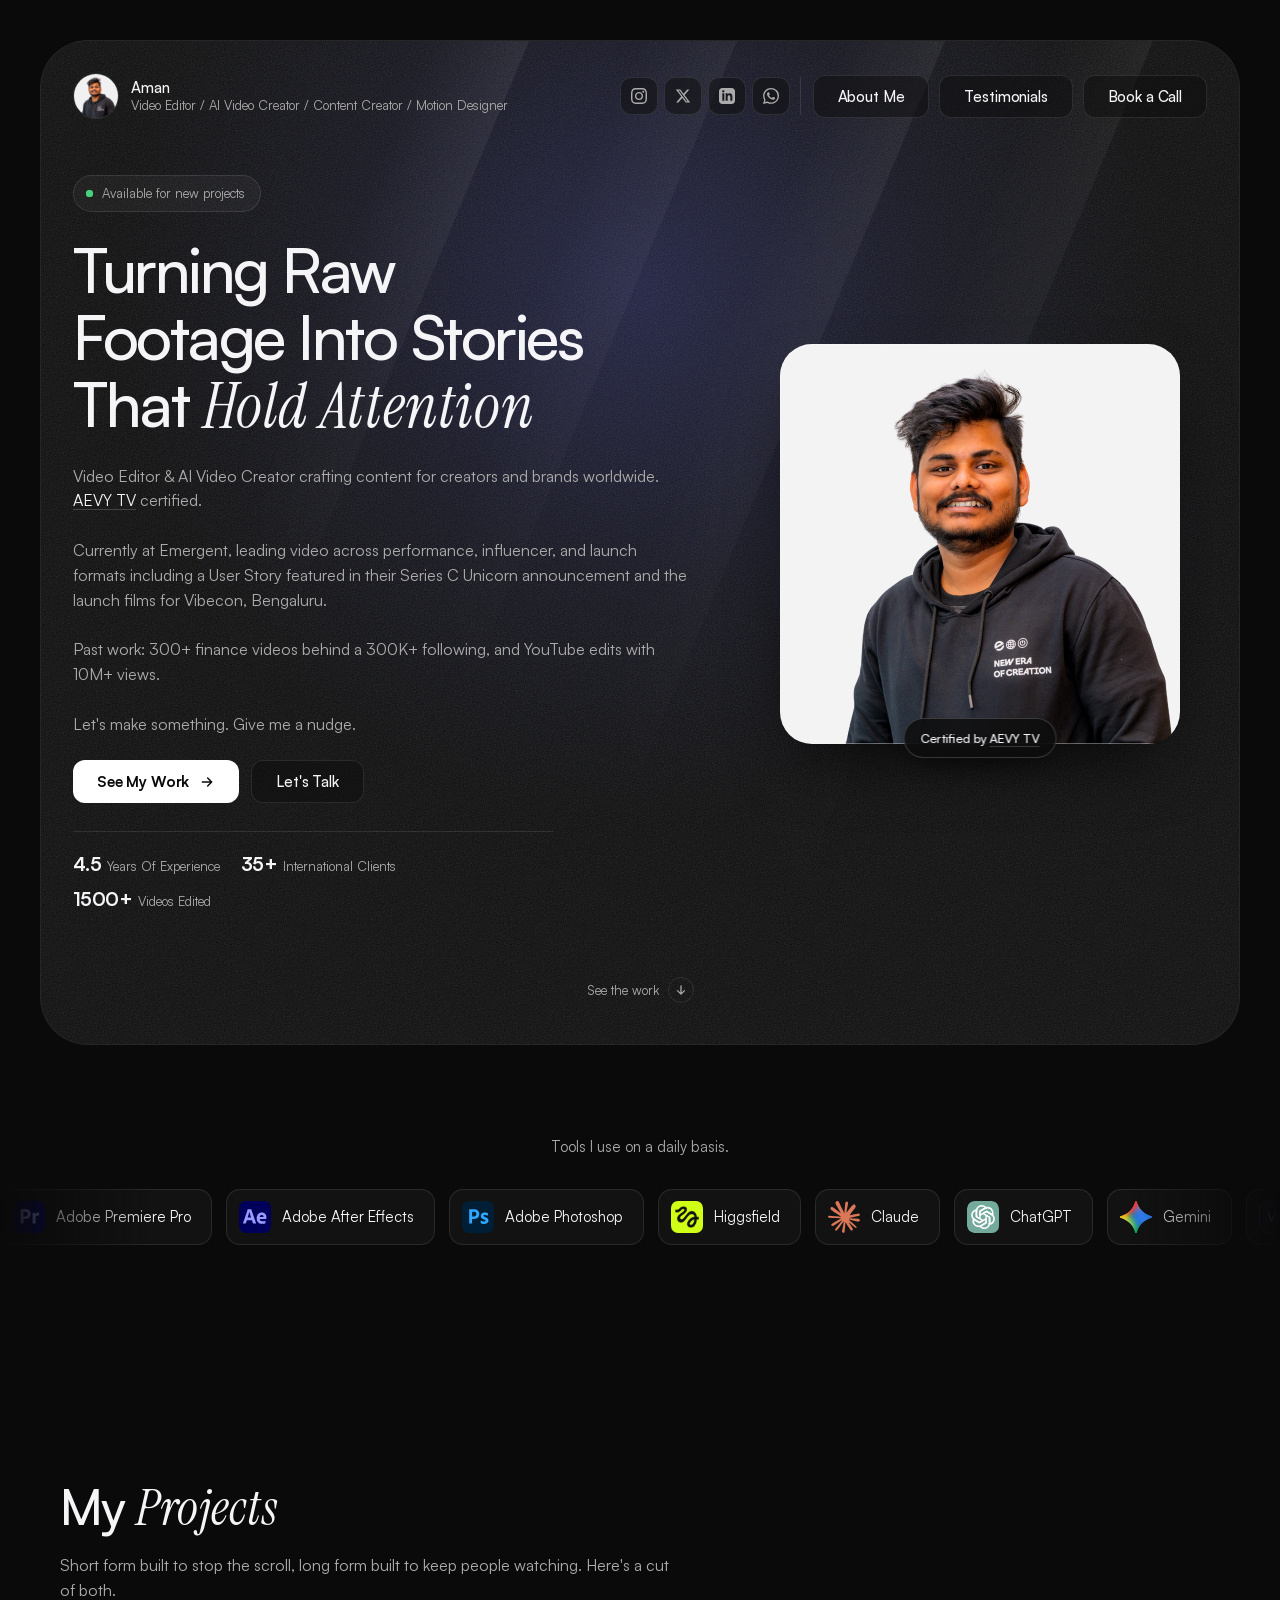
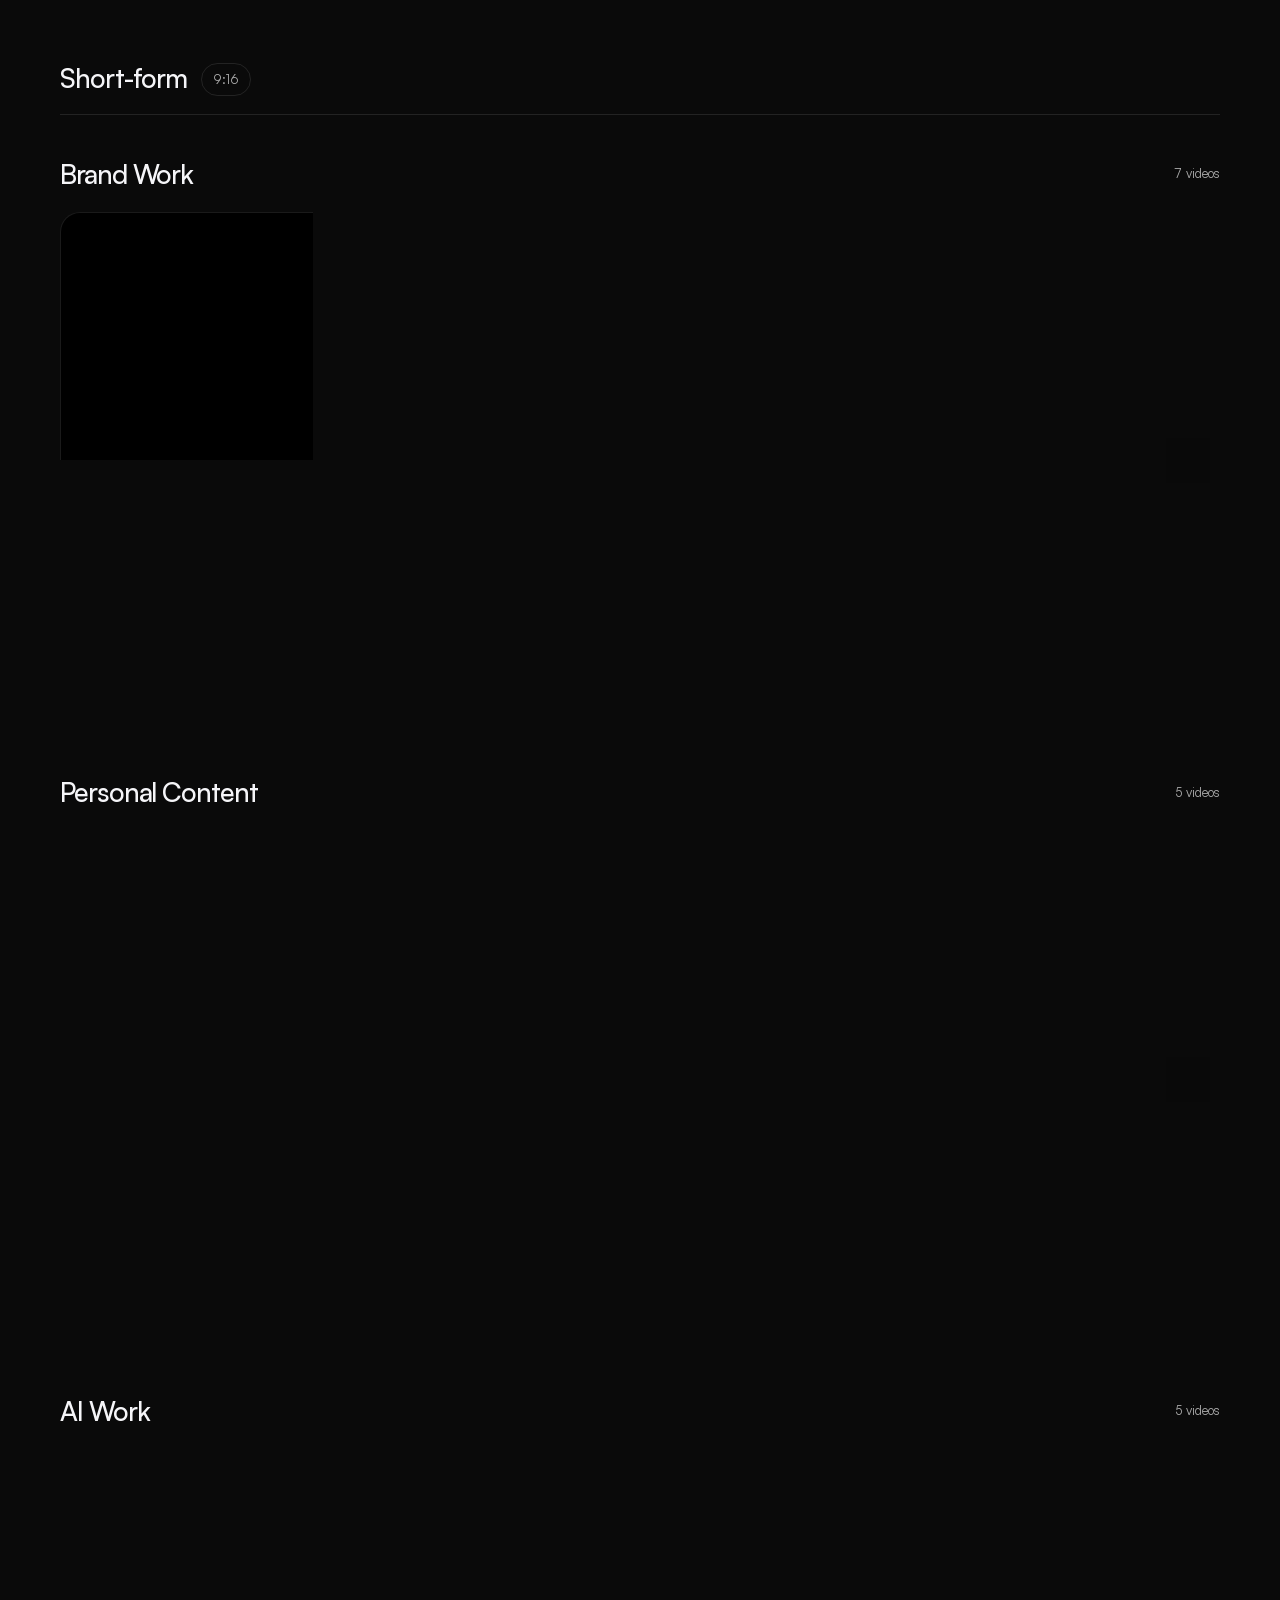
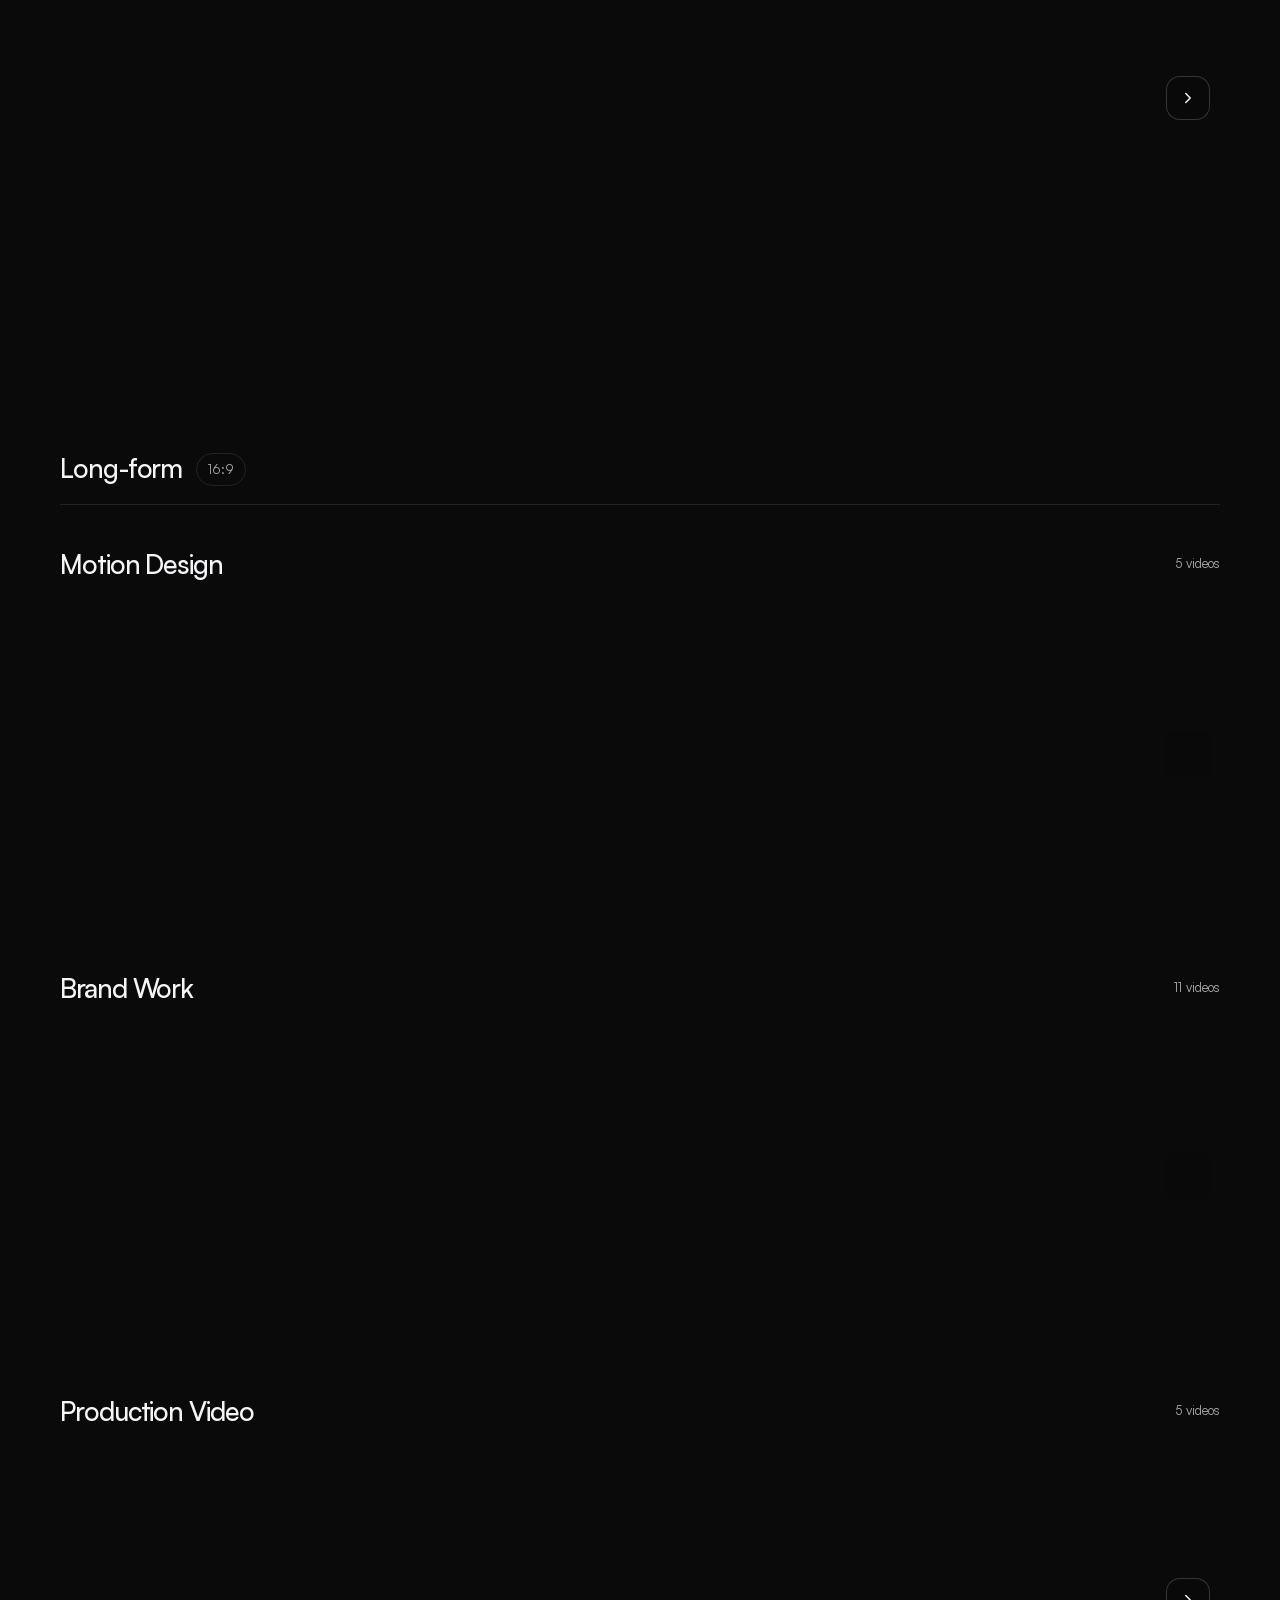
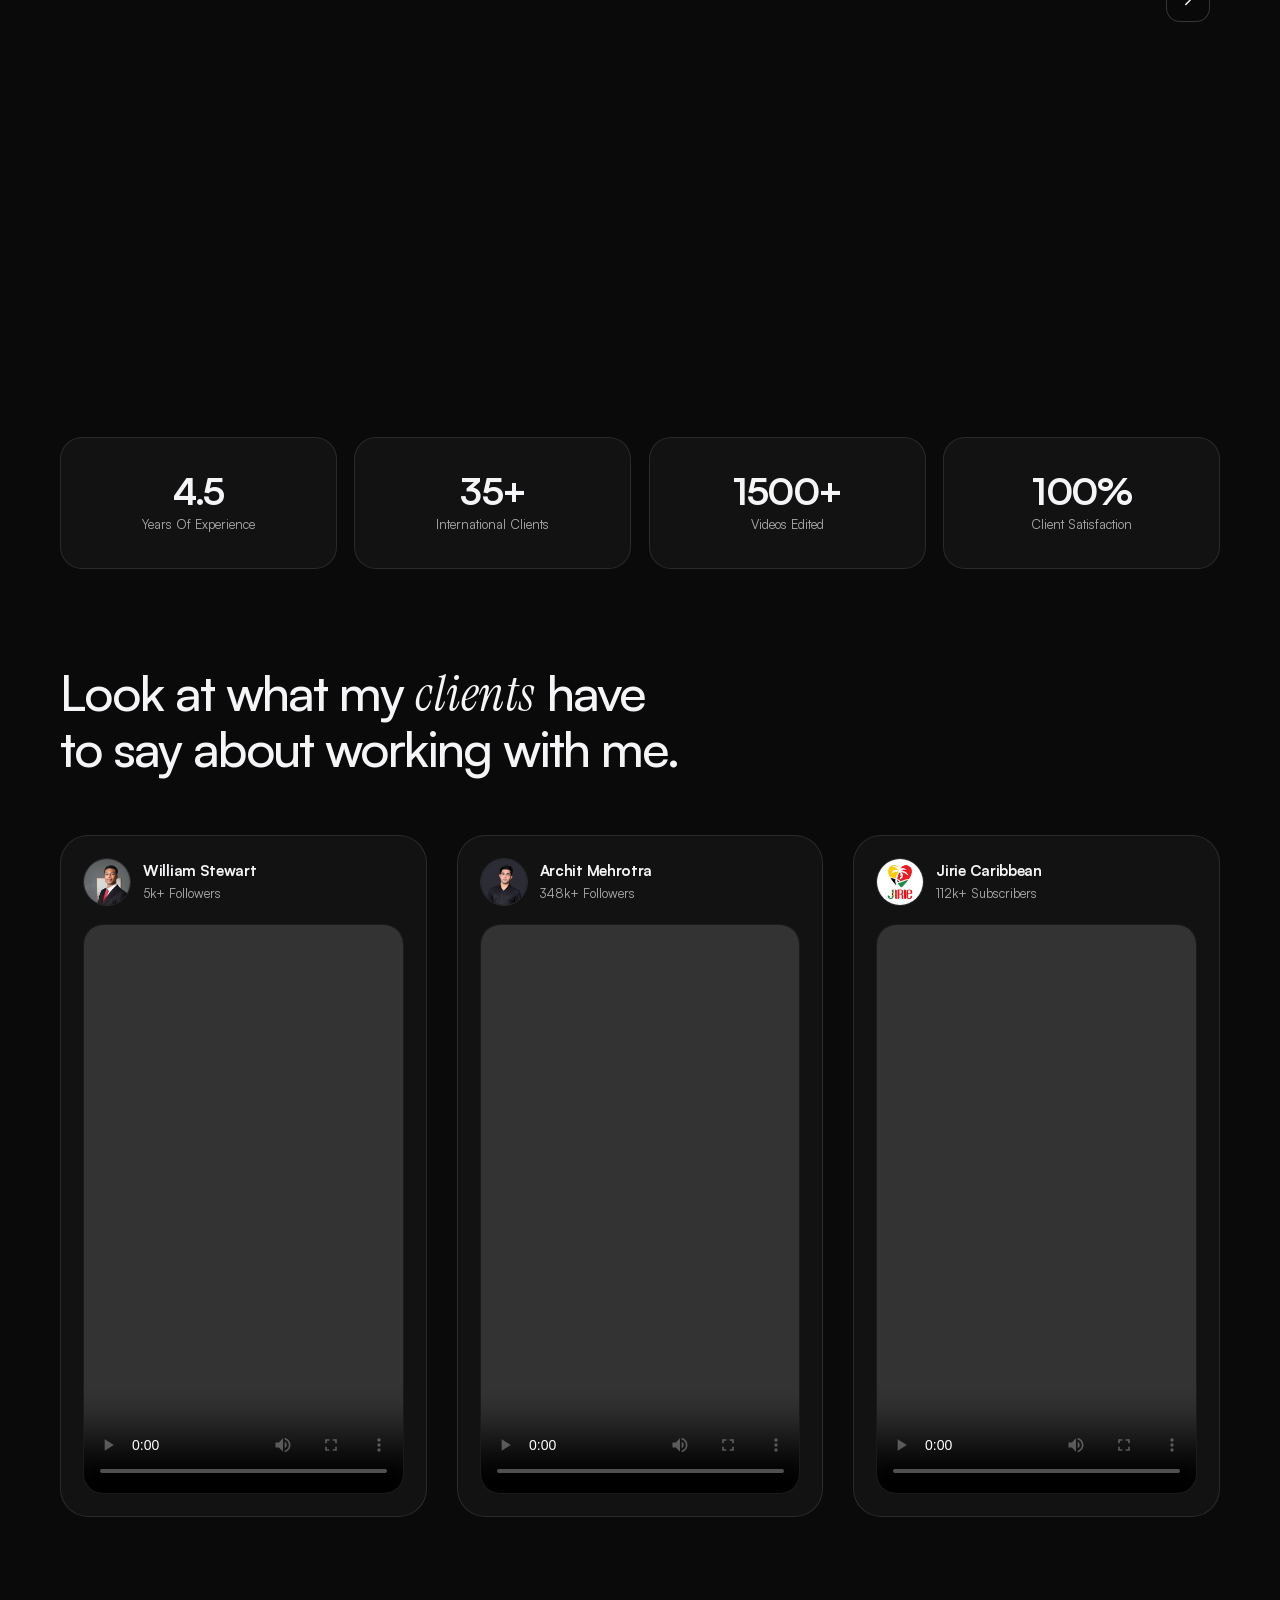
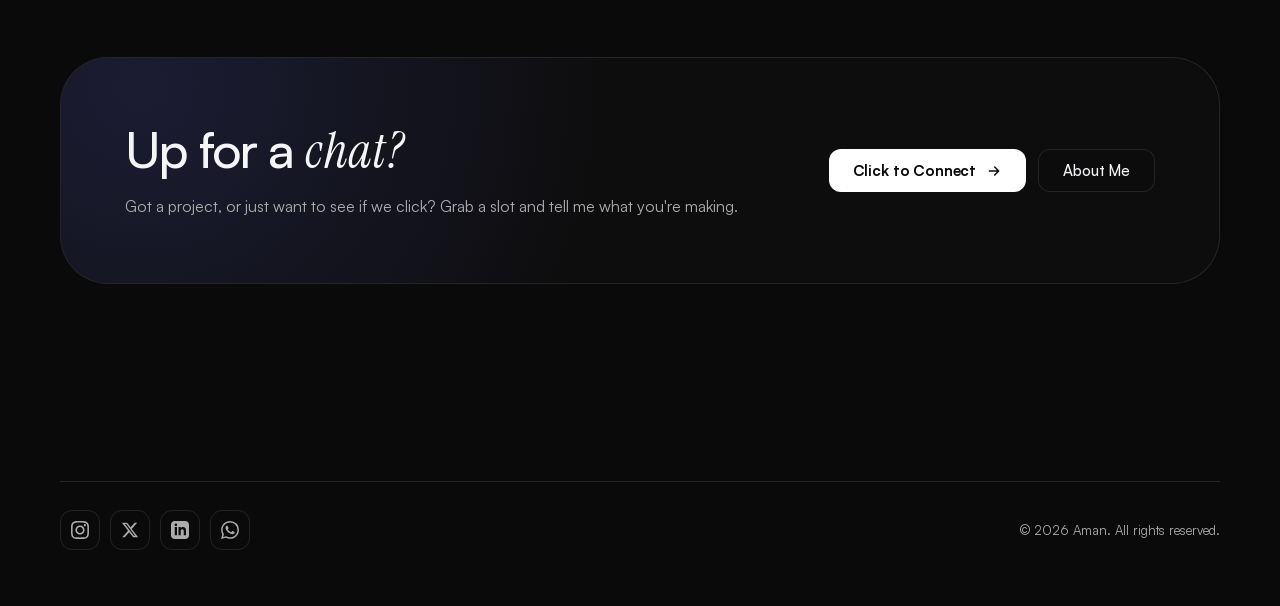
==== commit 668c5167: "Revamp Portfolio 2.0 (#1) * cleaning  * revamp portfolio  * revamp portfolio  * Add testimonial vide" ====
--- a/index.html
+++ b/index.html
@@ -1,570 +1,255 @@
-<!DOCTYPE html>
-<html lang="en">
-
-<head>
-  <script src="https://cdn.tailwindcss.com"></script>
-  <link rel="preconnect" href="https://fonts.googleapis.com">
-  <link rel="preconnect" href="https://fonts.gstatic.com" crossorigin>
-  <link href="https://fonts.googleapis.com/css2?family=Homemade+Apple&display=swap" rel="stylesheet">
-  <link href="https://fonts.googleapis.com/css2?family=Pacifico&display=swap" rel="stylesheet">
-  <link href="https://fonts.googleapis.com/css2?family=Poppins:wght@200;300;400;600&display=swap" rel="stylesheet">
-  <meta name="viewport" content="width=device-width, initial-scale=1.0">
-  <title>Cuts by Aman</title>
-  <link rel="icon" href="https://i.postimg.cc/s2kGyPNH/mslogo-white-2x.png" sizes="128x128" type="image/png">
-  <style>
-    body {
-      font-family: 'Poppins', sans-serif;
-      background-color: black;
-    }
-
-    .homePage {
-      height: 100vh;
-      background: radial-gradient(at bottom, rgb(8, 8, 8), rgba(0, 0, 0, 0.9)), url('https://i.postimg.cc/L4NGmsLg/IMG-20240307-160700.jpg') center center/cover no-repeat;
-      text-align: center;
-      padding: 50px 5% 0px 5%;
-    }
-
-    .section2 {
-      background: linear-gradient(#000100, rgba(21, 26, 31, 0.5), #000100), url('https://i.postimg.cc/yY5H2Svv/IMG-0878.jpg') fixed center/cover no-repeat;
-      color: white;
-      text-align: center;
-      padding-top: 120px;
-    }
-
-    .section2 h1 {
-      font-size: 3em;
-      font-weight: 600;
-    }
-
-    .imgBox {
-      display: flex;
-      justify-content: center;
-    }
-
-    .card {
-      display: flex;
-      margin: 20px;
-    }
-
-    .card video {
-      width: 325px;
-      border-radius: 15px;
-    }
-
-    .section3 {
-      background: linear-gradient(#000100, rgba(21, 26, 31, 0.5), #000100), url('https://i.postimg.cc/HxQDyZgN/IMG-0879.jpg') fixed center/cover no-repeat;
-      color: white;
-      text-align: center;
-    }
-
-    .section3 h1 {
-      font-size: 3.5em;
-      font-weight: 600;
-    }
-
-    .meeting {
-      color: white;
-      display: flex;
-      align-items: center;
-      flex-direction: row;
-      justify-content: space-around;
-    }
-
-    .meetingText {
-      font-size: 3em;
-      font-weight: 600;
-    }
-
-    .meetingBtn {
-      background-color: #666dfa;
-      border-radius: 15px;
-      text-align: center;
-      display: flex;
-      justify-content: center;
-      align-items: center;
-      width: 150px;
-      height: 72px;
-    }
-
-    .imgBox3 {
-      display: flex;
-      justify-content: center;
-    }
-
-    .card3 {
-      padding: 14px;
-    }
-
-    .card3 p {
-      font-size: 20px;
-      font-weight: 600;
-      padding-top: 10px;
-    }
-
-
-
-
-    iframe {
-      width: 27vw;
-      height: auto;
-      aspect-ratio: 16/9;
-      border-radius: 13px;
-    }
-
-
-
-    @media (max-width: 768px) {
-
-      .meetingText {
-        font-size: 30px;
-      }
-
-      .meetingBtn {
-        height: 100px;
-        width: 135px;
-        padding: 50px;
-      }
-
-      .imgBox,
-      .imgBox3 {
-        flex-direction: column;
-        flex-direction: column;
-        align-items: center;
-      }
-
-      .section3 p {
-        font-size: 18px;
-        padding-top: 10px;
-      }
-
-      .section3 h1 {
-        font-size: 2.5rem;
-      }
-
-      .section2,
-      .section3 {
-        background: none;
-      }
-
-      .section2 {
-        padding-top: 780px;
-      }
-
-      .card3 iframe {
-        aspect-ratio: 16/9;
-        width: 300px;
-      }
-
-      .card video {
-        aspect-ratio: 9/16;
-        width: 300px;
-      }
-
-      .footer svg,
-      .footer img {
-        width: 20px;
-        height: 20px;
-      }
-
-    }
-  </style>
-</head>
-
-<body>
-
-  <div class="homePage">
-    <h1 style="font-family:'Homemade Apple'; color: white; font-size: 50px;">Cuts by Aman</h1>
-    <section class="text-gray-100 body-font">
-      <div class="container mx-auto flex px-5 py-24 md:flex-row flex-col items-center">
-        <div
-          class="lg:flex-grow md:w-1/2 lg:pr-24 md:pr-16 flex flex-col md:items-start md:text-left mb-16 md:mb-0 items-center text-center">
-          <p style="margin: 0; font-size: 35px; line-height: 0;">Yup that's me</p>
-          <span style="font-weight: bolder; font-size: 55px; padding-top: 5px;">Aman</span>
-          <p class="mb-8 leading-relaxed text-lg">Crafting video's for the past 2 years for various creators across
-            the
-            globe.<br><br>Recently certified by <a href="https://www.aevytv.com/" target="_blank"><u><b>AEVY TV</b></u></a>,
-            I've upgraded my skills to the next level. Be it
-            increasing CTR of
-            a short form video by adding a great hook or playing with retention graph in a longer format. I'm dedicated
-            to crafting captivating visual narratives and mastering visual story telling.<br><br>My passion lies in
-            weaving
-            stories that enhances viewer's experience across various social media platforms and I am driven by the
-            thrill of transforming good stories into an visual experience.<br><br>Interested in working? Give me a
-            nudge!
-          </p>
-          <div class="flex justify-center">
-            <button
-              class="inline-flex text-white bg-indigo-500 border-0 py-2 px-6 focus:outline-none hover:bg-indigo-600 rounded text-lg rounded-full"><a
-                href="#testimonialHref" id="scroll-link">Testimonials</a></button>
-            <button
-              class="ml-4 inline-flex text-gray-700 bg-gray-100 border-0 py-2 px-6 focus:outline-none hover:bg-gray-200 rounded text-lg rounded-full"><a
-                href="#videosHref" id="scroll-link">Videos</a></button>
-          </div>
-        </div>
-        <div class="lg:max-w-lg lg:w-full md:w-1/2 w-5/6">
-          <img class="rounded-full object-cover" style="aspect-ratio: 1/1;" alt="hero" src="https://i.postimg.cc/3NzdGd3B/dp.jpg">
-        </div>
-      </div>
-    </section>
-  </div>
-
-  <div class="section2" id="videosHref">
-    <h1>Short Form Videos</Video></h1>
-
-    <div class="imgBox">
-      <div class="card">
-        <video src="shorts1.mp4" type="video/mp4" id="video" autoplay loop muted controls></video>
-      </div>
-
-      <div class="card">
-        <video src="shorts1.mp4" type="video/mp4" id="video" autoplay loop muted controls></video>
-      </div>
-
-      <div class="card">
-        <video src="shorts1.mp4" type="video/mp4" id="video" autoplay loop muted controls></video>
-      </div>
-
-    </div>
-  </div>
-
-  <div class="section3">
-    <div class="talkingHeadSec" style="padding-top: 100px;">
-      <h1>Talking Head</h1>
-      <div class="imgBox3">
-        <div class="card3">
-          <iframe src="https://www.youtube.com/embed/g6oy-192XzM?si=rI5fH2aKt9wf529C" title="YouTube video player"
-            frameborder="0"
-            allow="accelerometer; autoplay; clipboard-write; encrypted-media; gyroscope; picture-in-picture; web-share"
-            allowfullscreen></iframe>
-          <p>Documentary Style</p>
-        </div>
-
-        <div class="card3">
-          <iframe src="https://www.youtube.com/embed/h_fypxpEoEM?si=vqF2ZATr3-oG-Y8N" title="YouTube video player"
-            frameborder="0"
-            allow="accelerometer; autoplay; clipboard-write; encrypted-media; gyroscope; picture-in-picture; web-share"
-            allowfullscreen></iframe>
-          <p>Ali Abdal Style</p>
-        </div>
-
-        <div class="card3">
-          <iframe src="https://www.youtube.com/embed/YNUnP4PoFfI?si=ltfU-QZUbTmOts_4" title="YouTube video player"
-            frameborder="0"
-            allow="accelerometer; autoplay; clipboard-write; encrypted-media; gyroscope; picture-in-picture; web-share"
-            allowfullscreen></iframe>
-          <p>My Style</p>
-        </div>
-
-      </div>
-    </div>
-
-    <div class="facelessSec" style="padding-top: 100px; padding-bottom: 100px;">
-      <h1>Faceless</h1>
-      <div class="imgBox3">
-        <div class="card3">
-          <iframe src="https://www.youtube.com/embed/Eml8DORc86Q?si=ND1Flxb_2BfP8Hcc" title="YouTube video player"
-            frameborder="0"
-            allow="accelerometer; autoplay; clipboard-write; encrypted-media; gyroscope; picture-in-picture; web-share"
-            allowfullscreen></iframe>
-          <p>Motion Graphics Style</p>
-        </div>
-
-        <div class="card3">
-          <iframe src="https://www.youtube.com/embed/8FfKI0ewkTc?si=8G9aRtA6xhk-Yxv1" title="YouTube video player"
-            frameborder="0"
-            allow="accelerometer; autoplay; clipboard-write; encrypted-media; gyroscope; picture-in-picture; web-share"
-            allowfullscreen></iframe>
-          <p>Stock Based Style</p>
-        </div>
-        <div class="card3">
-          <iframe src="https://www.youtube.com/embed/fPrTS-BItHk?si=U5BQEBE09aCY5_VV" title="YouTube video player"
-            frameborder="0"
-            allow="accelerometer; autoplay; clipboard-write; encrypted-media; gyroscope; picture-in-picture; web-share"
-            allowfullscreen></iframe>
-          <p>My Style</p>
-        </div>
-      </div>
-    </div>
-
-  </div>
-
-  <div class="testimonials" id="testimonialHref">
-    <div class="bg-black py-6 sm:py-8 lg:py-12">
-      <div class="mx-auto max-w-screen-xl px-4 md:px-8">
-        <!-- text - start -->
-        <div class="mb-8 md:mb-12">
-          <h2 class="mb-4 text-center text-2xl font-bold text-white md:mb-6 lg:text-3xl">My Happy Clients</h2>
-
-          <p class="mx-auto max-w-screen-md text-center text-white md:text-lg">I have worked with various clients</p>
-        </div>
-        <!-- text - end -->
-
-        <div class="flex justify-center grid grid-cols-2 gap-2 md:grid-cols-4 lg:gap-8">
-
-          <!-- stat - start -->
-          <div class="flex flex-col items-center justify-center rounded-lg bg-gray-900 p-4 md:p-8">
-            <div class="text-xl font-bold text-white sm:text-2xl md:text-3xl">2+</div>
-            <div class="text-sm font-semibold text-gray-100 sm:text-base text-center">Years Of Experience</div>
-          </div>
-
-          <div class="flex flex-col items-center justify-center rounded-lg bg-gray-900 p-4 md:p-8">
-            <div class="text-xl font-bold text-white sm:text-2xl md:text-3xl">25+</div>
-            <div class="text-sm font-semibold text-gray-100 sm:text-base text-center">International
-              Clients</div>
-          </div>
-
-          <div class="flex flex-col items-center justify-center rounded-lg bg-gray-900 p-4 md:p-8">
-            <div class="text-xl font-bold text-white sm:text-2xl md:text-3xl">500+</div>
-            <div class="text-sm font-semibold text-gray-100 sm:text-base text-center">Videos Edited</div>
-          </div>
-
-          <!-- stat - start -->
-          <div class="flex flex-col items-center justify-center rounded-lg bg-gray-900 p-4 md:p-8">
-            <div class="text-xl font-bold text-white sm:text-2xl md:text-3xl">100%</div>
-            <div class="text-sm font-semibold text-gray-100 sm:text-base text-center">Client Satisfaction</div>
-          </div>
-          <!-- stat - end -->
-
-        </div>
-      </div>
-    </div>
-
-    <div class="bg-black py-6 sm:py-8 lg:py-12">
-      <div class="mx-auto max-w-screen-xl px-4 md:px-8">
-        <h2 class="mb-8 text-center text-2xl font-bold text-white md:mb-12 lg:text-3xl">Look at what my clients have to
-          say about working with me.</h2>
-
-        <div class="grid gap-y-0 sm:grid-cols-2 sm:gap-y-12 lg:grid-cols-3 lg:divide-x">
-          <!-- quote - start -->
-          <div class="flex flex-col items-center gap-4 sm:px-4 md:gap-6 lg:px-8">
-
-            <div class="flex flex-col items-center gap-2 sm:flex-row md:gap-3">
-              <div class="h-12 w-12 overflow-hidden rounded-full bg-gray-100 shadow-lg md:h-14 md:w-14">
-                <img src="https://i.postimg.cc/ZnBChZLC/channels4-profile.jpg" loading="lazy" alt="Photo by Radu Florin"
-                  class="h-full w-full object-cover object-center" />
-              </div>
-
-              <div>
-                <div class="text-center text-sm font-bold text-indigo-500 sm:text-left md:text-base">William Stewart
-                </div>
-                <p class="text-center text-sm text-gray-500 sm:text-left md:text-sm">5k+ Followers</p>
-              </div>
-            </div>
-
-            <div class="text" style="color: white;"><video src="will.mp4" controls style="border-radius: 7px;"></video>
-            </div>
-
-            <!-- <div class="text-center text-gray-100">“Your editing skills are top-notch! You brought my vision to life
-              effortlessly – Thank you!”</div> -->
-
-
-          </div>
-          <!-- quote - end -->
-
-          <!-- quote - start -->
-          <div class="flex flex-col items-center gap-4 sm:px-4 md:gap-6 lg:px-8">
-            <div class="flex flex-col items-center gap-2 sm:flex-row md:gap-3">
-              <div class="h-12 w-12 overflow-hidden rounded-full bg-gray-100 shadow-lg md:h-14 md:w-14">
-                <img src="https://i.postimg.cc/CK7ZGc1L/channels4-profile-1.jpg" loading="lazy"
-                  alt="Photo by christian ferrer" class="h-full w-full object-cover object-center" />
-              </div>
-
-              <div>
-                <div class="text-center text-sm font-bold text-indigo-500 sm:text-left md:text-base">Archit Mehrotra
-                </div>
-                <p class="text-center text-sm text-gray-500 sm:text-left md:text-sm">300k+ Followers</p>
-              </div>
-            </div>
-
-            <div class="text" style="color: white;"><video src="finWala.mp4" controls="border-radius: 7px;"></video>
-            </div>
-
-            <!-- <div class="text-center text-gray-100">“Impressive professionalism and timely delivery. Exceeded
-              expectations with attention to detail. Highly recommended!”</div> -->
-
-
-          </div>
-          <!-- quote - end -->
-
-          <!-- quote - start -->
-          <div class="flex flex-col items-center gap-4 sm:px-4 md:gap-6 lg:px-8">
-            <div class="flex flex-col items-center gap-2 sm:flex-row md:gap-3">
-              <div class="h-12 w-12 overflow-hidden rounded-full bg-gray-100 shadow-lg md:h-14 md:w-14">
-                <img src="https://i.postimg.cc/jj3gj0fz/channels4-profile-2.jpg" loading="lazy"
-                  alt="Photo by Ayo Ogunseinde" class="h-full w-full object-cover object-center" />
-              </div>
-
-              <div>
-                <div class="text-center text-sm font-bold text-indigo-500 sm:text-left md:text-base">Jirie Caribbean
-                </div>
-                <p class="text-center text-sm text-gray-500 sm:text-left md:text-sm">50k+ Subscribers</p>
-              </div>
-            </div>
-
-            <div class="text" style="color: white;"><video src="carri.mp4" style="border-radius: 7px;" controls></video>
-            </div>
-
-            <!-- <div class="text-center text-gray-100">“Your creative touch is pure magic! Thank you for turning my
-              project
-              into a visual masterpiece.”</div> -->
-          </div>
-          <!-- quote - end -->
-        </div>
-      </div>
-    </div>
-  </div>
-
-  <div class="meeting">
-    <div class="meetingText">Up for a chat?</div>
-
-    <a href="https://calendly.com/cutsbyaman/30min" target="_blank">
-      <div class="meetingBtn"><b>Click to Connect</b></div>
-    </a>
-  </div>
-
-  <div class="footer">
-    <div class="bg-black pt-4 sm:pt-10 lg:pt-12">
-      <footer class="mx-auto max-w-screen-2xl px-4 md:px-8">
-        <div class="flex flex-col items-center border-t border-slate-800 pt-6">
-          <!-- social - start -->
-          <div class="flex gap-4">
-            <a href="https://www.instagram.com/cutsbyaman/" target="_blank"
-              class="text-gray-400 transition duration-100 hover:text-gray-500 active:text-gray-600">
-              <svg class=width="30" height="30" viewBox="0 0 24 24" fill="currentColor"
-                xmlns="http://www.w3.org/2000/svg">
-                <path
-                  d="M12 2.163c3.204 0 3.584.012 4.85.07 3.252.148 4.771 1.691 4.919 4.919.058 1.265.069 1.645.069 4.849 0 3.205-.012 3.584-.069 4.849-.149 3.225-1.664 4.771-4.919 4.919-1.266.058-1.644.07-4.85.07-3.204 0-3.584-.012-4.849-.07-3.26-.149-4.771-1.699-4.919-4.92-.058-1.265-.07-1.644-.07-4.849 0-3.204.013-3.583.07-4.849.149-3.227 1.664-4.771 4.919-4.919 1.266-.057 1.645-.069 4.849-.069zm0-2.163c-3.259 0-3.667.014-4.947.072-4.358.2-6.78 2.618-6.98 6.98-.059 1.281-.073 1.689-.073 4.948 0 3.259.014 3.668.072 4.948.2 4.358 2.618 6.78 6.98 6.98 1.281.058 1.689.072 4.948.072 3.259 0 3.668-.014 4.948-.072 4.354-.2 6.782-2.618 6.979-6.98.059-1.28.073-1.689.073-4.948 0-3.259-.014-3.667-.072-4.947-.196-4.354-2.617-6.78-6.979-6.98-1.281-.059-1.69-.073-4.949-.073zm0 5.838c-3.403 0-6.162 2.759-6.162 6.162s2.759 6.163 6.162 6.163 6.162-2.759 6.162-6.163c0-3.403-2.759-6.162-6.162-6.162zm0 10.162c-2.209 0-4-1.79-4-4 0-2.209 1.791-4 4-4s4 1.791 4 4c0 2.21-1.791 4-4 4zm6.406-11.845c-.796 0-1.441.645-1.441 1.44s.645 1.44 1.441 1.44c.795 0 1.439-.645 1.439-1.44s-.644-1.44-1.439-1.44z" />
-              </svg>
-            </a>
-
-            <a href="https://twitter.com/cutsbyaman" target="_blank"
-              class="text-gray-400 transition duration-100 hover:text-gray-500 active:text-gray-600">
-              <svg class=width="30" height="30" viewBox="0 0 24 24" fill="currentColor"
-                xmlns="http://www.w3.org/2000/svg">
-                <path
-                  d="M24 4.557c-.883.392-1.832.656-2.828.775 1.017-.609 1.798-1.574 2.165-2.724-.951.564-2.005.974-3.127 1.195-.897-.957-2.178-1.555-3.594-1.555-3.179 0-5.515 2.966-4.797 6.045-4.091-.205-7.719-2.165-10.148-5.144-1.29 2.213-.669 5.108 1.523 6.574-.806-.026-1.566-.247-2.229-.616-.054 2.281 1.581 4.415 3.949 4.89-.693.188-1.452.232-2.224.084.626 1.956 2.444 3.379 4.6 3.419-2.07 1.623-4.678 2.348-7.29 2.04 2.179 1.397 4.768 2.212 7.548 2.212 9.142 0 14.307-7.721 13.995-14.646.962-.695 1.797-1.562 2.457-2.549z" />
-              </svg>
-            </a>
-
-            <a href="https://www.linkedin.com/in/aman-raj-105b5922a/" target="_blank"
-              class="text-gray-400 transition duration-100 hover:text-gray-500 active:text-gray-600">
-              <svg class=width="30" height="30" viewBox="0 0 24 24" fill="currentColor"
-                xmlns="http://www.w3.org/2000/svg">
-                <path
-                  d="M19 0h-14c-2.761 0-5 2.239-5 5v14c0 2.761 2.239 5 5 5h14c2.762 0 5-2.239 5-5v-14c0-2.761-2.238-5-5-5zm-11 19h-3v-11h3v11zm-1.5-12.268c-.966 0-1.75-.79-1.75-1.764s.784-1.764 1.75-1.764 1.75.79 1.75 1.764-.783 1.764-1.75 1.764zm13.5 12.268h-3v-5.604c0-3.368-4-3.113-4 0v5.604h-3v-11h3v1.765c1.396-2.586 7-2.777 7 2.476v6.759z" />
-              </svg>
-            </a>
-
-            <a href="https://wa.me/6200578924" target="_blank"
-              class="text-gray-400 transition duration-100 hover:text-gray-500 active:text-gray-600">
-              <img src="whatsApp.svg" alt="">
-            </a>
-          </div>
-          <!-- social - end -->
-        </div>
-
-        <div class="py-8 text-center text-sm text-gray-400">© 2024 - Present Cuts by Aman. All rights reserved.</div>
-      </footer>
-    </div>
-  </div>
-
-
-  <script>
-    var typed = new Typed('#element', {
-      strings: ['Edit dreams into reality.'],
-      typeSpeed: 40,
-    });
-
-    function isElementInViewport(el) {
-      var rect = el.getBoundingClientRect();
-      return (
-        rect.top >= 0 &&
-        rect.left >= 0 &&
-        rect.bottom <= (window.innerHeight || document.documentElement.clientHeight) &&
-        rect.right <= (window.innerWidth || document.documentElement.clientWidth)
-      );
-    }
-
-    // Function to handle video playback based on visibility
-    function handleVideoVisibility() {
-      var videos = document.querySelectorAll('video');
-
-      videos.forEach(function (video) {
-        if (isElementInViewport(video.parentElement)) {
-          video.play();
-        } else {
-          video.pause();
-        }
-      });
-    }
-
-    // Use Intersection Observer to detect when videos are in the viewport
-    var observer = new IntersectionObserver(handleVideoVisibility, { threshold: 0.9 });
-
-    // Observe each video element
-    document.querySelectorAll('video').forEach(function (video) {
-      observer.observe(video);
-    });
-
-    // Listen for scroll events to check video visibility
-    window.addEventListener('scroll', handleVideoVisibility);
-
-    // Initial check for video visibility
-    handleVideoVisibility();
-  </script>
-
-  <script>
-    // Function to handle scrolling animation
-    function scrollToTarget() {
-      const targetSection = document.querySelector("#testimonialHref");
-      const scrollLink = document.querySelector("#scroll-link");
-
-      // Prevent default anchor behavior
-      scrollLink.addEventListener("click", function (event) {
-        event.preventDefault();
-
-        // Calculate the offset of the target section
-        const offsetTop = targetSection.offsetTop;
-
-        // Animate scroll to the target section
-        window.scrollTo({
-          top: offsetTop,
-          behavior: "smooth"
-        });
-      });
-    }
-
-    // Call the function when the DOM is loaded
-    document.addEventListener("DOMContentLoaded", scrollToTarget);
-  </script>
-
-  <script>
-    // Function to handle scrolling animation
-    function scrollToTarget() {
-      const targetSection = document.querySelector("videosHref");
-      const scrollLink = document.querySelector("#scroll-link");
-
-      // Prevent default anchor behavior
-      scrollLink.addEventListener("click", function (event) {
-        event.preventDefault();
-
-        // Calculate the offset of the target section
-        const offsetTop = targetSection.offsetTop;
-
-        // Animate scroll to the target section
-        window.scrollTo({
-          top: offsetTop,
-          behavior: "smooth"
-        });
-      });
-    }
-
-    // Call the function when the DOM is loaded
-    document.addEventListener("DOMContentLoaded", scrollToTarget);
-  </script>
-
-
-
-</body>
-
-</html>
+<!DOCTYPE html>
+<html lang="en">
+
+<head>
+  <meta charset="utf-8">
+  <meta name="viewport" content="width=device-width, initial-scale=1">
+  <title>Cuts by Aman - Video Editor &amp; Motion Designer</title>
+  <meta name="description"
+    content="Hey, I'm Aman. I edit short-form and long-form video for creators and brands across the globe - hooks that lift CTR, retention that holds.">
+
+  <meta property="og:title" content="Cuts by Aman - Video Editor &amp; Motion Designer">
+  <meta property="og:description"
+    content="Short form built to stop the scroll, long form built to keep people watching.">
+  <meta property="og:type" content="website">
+  <meta property="og:image" content="assets/media/aman-portrait.jpg">
+  <meta name="twitter:card" content="summary_large_image">
+
+  <link rel="icon" href="assets/media/aman-portrait.jpg">
+  <link rel="preload" href="assets/fonts/satoshi-500.woff2" as="font" type="font/woff2" crossorigin>
+  <link rel="preload" href="assets/fonts/instrumentserif-italic.woff2" as="font" type="font/woff2" crossorigin>
+  <link rel="preconnect" href="https://www.youtube-nocookie.com">
+  <link rel="preconnect" href="https://i.ytimg.com">
+  <link rel="stylesheet" href="assets/css/site.css">
+
+  <script src="config.js"></script>
+  <script>
+    // Runs before the body paints so the title card never flashes in or out.
+    (function () {
+      var doc = document.documentElement;
+      var cfg = (window.SITE_CONFIG || {}).intro || {};
+      var skip = cfg.enabled === false;
+      try {
+        if (matchMedia("(prefers-reduced-motion: reduce)").matches) skip = true;
+        if (cfg.oncePerSession) {
+          if (sessionStorage.getItem("introSeen")) skip = true;
+          else sessionStorage.setItem("introSeen", "1");
+        }
+      } catch (e) { /* private mode, carry on */ }
+      doc.classList.add(skip ? "no-intro" : "has-intro");
+    })();
+  </script>
+</head>
+
+<body>
+
+  <!-- ===================== Opening animation ===================== -->
+  <div class="intro" id="intro" role="presentation">
+    <div class="intro__row">
+      <span class="intro__text">
+        <span class="intro__word" style="--i:0">Hey,</span>
+        <span class="intro__word" style="--i:1">This</span>
+        <span class="intro__word" style="--i:2">is</span>
+      </span>
+      <!-- One path per pen stroke, centreline-traced from the signature
+           artwork. SVG restarts a dash pattern on every subpath, so a single
+           multi-part path would draw its letters out of order. Each stroke
+           instead carries its own delay and duration, sized to its length, so
+           the whole hand runs back to back. -->
+      <svg class="intro__sig" viewBox="0 0 600 254" fill="none" aria-hidden="true">
+        <g stroke-linecap="round" stroke-linejoin="round">
+          <!-- flourish loop, up to the apex -->
+          <path class="intro__stroke" pathLength="1" style="--delay:0.70s;--dur:1.02s"
+            d="M310.2 162.7C310.4 161.5 304.3 169.5 311.5 155.7C318.8 141.9 346.4 94.0 353.8 80.0C361.2 65.9 356.9 72.3 355.9 71.2C355.0 70.2 361.9 61.4 348.1 73.4C334.3 85.5 287.1 131.2 273.2 143.5C259.4 155.8 266.1 147.7 265.0 147.0C263.8 146.3 264.0 144.5 266.3 139.2C268.5 133.8 275.6 122.4 278.5 114.8C281.4 107.2 283.0 101.4 283.7 93.4C284.3 85.5 284.3 75.4 282.4 67.3C280.5 59.3 275.6 50.5 272.4 45.1C269.2 39.8 266.6 38.1 263.2 35.1C259.9 32.1 259.4 30.8 252.3 27.3C245.2 23.8 230.8 17.1 220.6 14.2C210.3 11.3 201.3 10.5 191.0 9.9C180.6 9.2 167.9 9.6 158.3 10.3C148.7 11.0 143.0 11.9 133.5 14.2C124.0 16.5 111.5 20.3 101.3 24.2C91.1 28.2 81.3 32.7 72.1 37.7C63.0 42.7 54.6 47.9 46.4 54.3C38.3 60.7 29.0 69.4 23.4 76.0C17.7 82.6 14.9 87.7 12.5 93.9C10.1 100.1 8.9 107.7 9.0 113.0C9.1 118.4 10.2 121.5 12.9 126.1C15.7 130.7 21.4 137.1 25.5 140.9C29.7 144.7 30.5 145.7 37.7 149.2C44.9 152.6 59.4 158.7 68.6 161.8C77.9 164.8 80.8 165.6 93.4 167.5C106.1 169.3 129.2 171.8 144.4 172.7C159.5 173.5 169.6 173.3 184.4 172.7C199.2 172.1 223.9 169.6 233.2 169.2C242.5 168.8 239.0 170.3 240.1 170.5" />
+          <!-- right leg of the A -->
+          <path class="intro__stroke" pathLength="1" style="--delay:1.72s;--dur:0.10s"
+            d="M306.3 164.0C303.0 172.6 290.9 202.2 286.3 215.8C281.6 229.3 279.8 240.4 278.5 245.4" />
+          <!-- left leg of the A -->
+          <path class="intro__stroke" pathLength="1" style="--delay:1.82s;--dur:0.09s"
+            d="M240.1 170.5C239.9 171.5 247.3 167.5 238.4 176.6C229.5 185.7 195.2 217.2 186.6 225.3" />
+          <path class="intro__stroke" pathLength="1" style="--delay:1.91s;--dur:0.03s"
+            d="M265.0 147.0C263.1 149.1 255.8 156.4 253.6 159.6C251.5 162.8 252.2 165.1 251.9 166.1" />
+          <!-- crossbar -->
+          <path class="intro__stroke" pathLength="1" style="--delay:1.93s;--dur:0.06s"
+            d="M306.3 164.0C298.0 164.5 265.3 167.1 256.3 167.5C247.2 167.8 252.6 166.4 251.9 166.1" />
+          <path class="intro__stroke" pathLength="1" style="--delay:2.00s;--dur:0.01s"
+            d="M240.1 170.5C242.1 169.8 249.9 166.9 251.9 166.1" />
+          <!-- into the m -->
+          <path class="intro__stroke" pathLength="1" style="--delay:2.01s;--dur:0.05s"
+            d="M310.2 162.7C314.9 162.7 331.1 162.3 338.1 163.1C345.1 163.9 350.1 166.7 352.5 167.5" />
+          <path class="intro__stroke" pathLength="1" style="--delay:2.06s;--dur:0.01s"
+            d="M345.9 187.9C347.0 186.2 351.4 179.6 352.5 177.9" />
+          <path class="intro__stroke" pathLength="1" style="--delay:2.07s;--dur:0.06s"
+            d="M378.1 180.5C378.6 178.1 380.5 169.4 380.7 166.1C381.0 162.9 380.5 161.6 379.4 160.9C378.4 160.3 377.6 159.8 374.2 162.2C370.8 164.7 362.6 173.1 359.0 175.7C355.4 178.3 353.5 177.5 352.5 177.9" />
+          <!-- m -->
+          <path class="intro__stroke" pathLength="1" style="--delay:2.13s;--dur:0.09s"
+            d="M378.1 180.5C379.3 180.2 382.1 180.7 385.1 178.8C388.1 176.8 393.4 170.6 396.4 168.8C399.5 166.9 402.6 165.1 403.4 167.5C404.2 169.8 401.1 179.7 401.2 183.1C401.4 186.5 402.4 187.0 404.3 187.9C406.1 188.8 407.9 189.5 412.1 188.3C416.3 187.2 426.6 182.2 429.5 180.9" />
+          <path class="intro__stroke" pathLength="1" style="--delay:2.22s;--dur:0.04s"
+            d="M454.3 179.6C451.0 181.2 438.3 187.9 434.3 189.2C430.3 190.5 431.2 188.9 430.4 187.5C429.6 186.1 429.6 182.0 429.5 180.9" />
+          <path class="intro__stroke" pathLength="1" style="--delay:2.26s;--dur:0.06s"
+            d="M454.3 179.6C455.2 177.0 459.1 166.7 459.5 163.5C460.0 160.4 458.2 161.4 456.9 160.9C455.7 160.5 454.5 160.1 452.1 160.9C449.8 161.7 446.8 162.4 443.0 165.7C439.2 169.0 431.8 178.4 429.5 180.9" />
+          <!-- a -->
+          <path class="intro__stroke" pathLength="1" style="--delay:2.32s;--dur:0.05s"
+            d="M454.3 179.6C454.7 180.7 455.1 184.6 456.5 186.2C457.9 187.7 460.0 188.5 462.6 188.8C465.1 189.1 467.7 189.3 471.7 187.9C475.7 186.5 482.7 181.9 486.5 180.5C490.4 179.1 493.4 179.8 494.8 179.6" />
+          <path class="intro__stroke" pathLength="1" style="--delay:2.37s;--dur:0.02s"
+            d="M503.9 164.0C502.5 166.6 496.7 177.0 495.2 179.6" />
+          <path class="intro__stroke" pathLength="1" style="--delay:2.39s;--dur:0.04s"
+            d="M495.2 180.1C496.7 179.7 500.3 180.4 503.9 177.9C507.6 175.4 513.7 167.6 517.0 165.3C520.3 163.0 522.4 164.2 523.5 164.0" />
+          <!-- the tail -->
+          <path class="intro__stroke" pathLength="1" style="--delay:2.43s;--dur:0.12s"
+            d="M591.0 154.8C589.0 156.6 584.5 161.4 579.2 165.3C574.0 169.2 565.2 175.0 559.7 178.3C554.1 181.7 550.6 183.5 545.7 185.3C540.9 187.1 534.0 188.7 530.5 189.2C526.9 189.7 526.1 189.2 524.4 188.3C522.7 187.5 520.2 188.1 520.0 184.0C519.9 179.9 522.9 167.3 523.5 164.0" />
+        </g>
+      </svg>
+    </div>
+  </div>
+
+  <!-- ===================== Hero ===================== -->
+  <header class="hero">
+    <div class="hero__card">
+
+      <div class="hero__fx" aria-hidden="true">
+        <div class="hero__glow"></div>
+        <div class="hero__beams">
+          <div class="hero__beam"></div>
+          <div class="hero__beam"></div>
+          <div class="hero__beam"></div>
+          <div class="hero__beam"></div>
+        </div>
+        <div class="hero__grain"></div>
+      </div>
+
+      <div class="hero__top hero-in" style="--i:0">
+        <div class="idcard">
+          <img class="idcard__img" data-src="hero.portrait" src="" alt="Aman">
+          <div>
+            <div class="idcard__name" data-text="brand.name">Cuts by Aman</div>
+            <div class="idcard__role" data-text="brand.role">Video Editor &amp; Motion Designer</div>
+          </div>
+        </div>
+
+        <nav class="hero__nav" aria-label="Primary">
+          <div id="hero-socials"></div>
+          <a class="btn btn--ghost" href="about-me.html">About Me</a>
+          <a class="btn btn--ghost hero__nav-extra" href="#testimonials">Testimonials</a>
+          <a class="btn btn--ghost" data-href="brand.calendly" href="#" target="_blank" rel="noopener">Book a Call</a>
+        </nav>
+      </div>
+
+      <div class="hero__body">
+        <div class="hero__copy">
+          <span class="hero__status hero-in" style="--i:0">
+            <span class="hero__dot" aria-hidden="true"></span>
+            <span data-text="hero.availability">Available for new projects</span>
+          </span>
+
+          <h1 class="h-display hero-in" style="--i:1" data-accent-of="hero.headline"
+            data-accent="hero.accent">
+            Turning Raw Footage Into Stories That <span class="serif">Hold Attention</span>
+          </h1>
+
+          <p class="lede hero__bio hero-in" style="--i:2" data-text="hero.intro"></p>
+
+          <div class="hero__actions hero-in" style="--i:3">
+            <a class="btn btn--primary" href="#projects">
+              See My Work
+              <svg class="btn__arrow" width="16" height="16" viewBox="0 0 24 24" fill="none" stroke="currentColor"
+                stroke-width="2.2" stroke-linecap="round" stroke-linejoin="round" aria-hidden="true">
+                <path d="M5 12h14M13 6l6 6-6 6" />
+              </svg>
+            </a>
+            <a class="btn btn--ghost" data-href="brand.calendly" href="#" target="_blank" rel="noopener">Let's Talk</a>
+          </div>
+
+          <!-- Proof, pulled from the same numbers as the stats row further down. -->
+          <div class="hero__proof hero-in" style="--i:4" id="hero-proof"></div>
+        </div>
+
+        <div class="hero__portrait-wrap hero-in-portrait">
+          <img class="hero__portrait" data-src="hero.portrait" src="" alt="Portrait of Aman" fetchpriority="high">
+          <span class="hero__badge" data-text="hero.badge"></span>
+        </div>
+      </div>
+
+      <a class="hero__scroll hero-in" style="--i:5" href="#projects">
+        <span>See the work</span>
+        <span class="hero__scroll-icon" aria-hidden="true">
+          <svg width="14" height="14" viewBox="0 0 24 24" fill="none" stroke="currentColor" stroke-width="2.2"
+            stroke-linecap="round" stroke-linejoin="round">
+            <path d="M12 5v14M6 13l6 6 6-6" />
+          </svg>
+        </span>
+      </a>
+
+    </div>
+  </header>
+
+  <!-- ===================== Tools ===================== -->
+  <section class="tools" aria-label="Tools I use">
+    <p class="tools__label">Tools I use on a daily basis.</p>
+    <div id="tools"></div>
+  </section>
+
+  <!-- ===================== Projects ===================== -->
+  <section class="section" id="projects">
+    <div class="wrap">
+      <div class="section__head reveal">
+        <h2 class="h-section" data-accent-of="projects.heading" data-accent="projects.accent">Projects</h2>
+        <p class="lede" data-text="projects.intro"></p>
+      </div>
+      <div id="projects-body"></div>
+    </div>
+  </section>
+
+  <!-- ===================== Testimonials ===================== -->
+  <section class="section" id="testimonials">
+    <div class="wrap">
+      <div id="stats"></div>
+
+      <div class="section__head reveal" style="margin-top: clamp(56px, 8vw, 96px); margin-bottom: 0;">
+        <h2 class="h-section" id="testimonials-heading">
+          Look at what my <span class="serif">clients</span> have to say about working with me.
+        </h2>
+      </div>
+
+      <div id="testimonials-grid"></div>
+    </div>
+  </section>
+
+  <!-- ===================== Contact ===================== -->
+  <section class="section" style="padding-top: 0;">
+    <div class="wrap">
+      <div class="cta__card reveal">
+        <div class="cta__text">
+          <h2 class="h-section">Up for a <span class="serif">chat?</span></h2>
+          <p class="lede" style="margin-top: 16px;">
+            Got a project, or just want to see if we click? Grab a slot and tell me what you're making.
+          </p>
+        </div>
+        <div class="cta__actions">
+          <a class="btn btn--primary" data-href="brand.calendly" href="#" target="_blank" rel="noopener">
+            Click to Connect
+            <svg class="btn__arrow" width="16" height="16" viewBox="0 0 24 24" fill="none" stroke="currentColor"
+              stroke-width="2.2" stroke-linecap="round" stroke-linejoin="round" aria-hidden="true">
+              <path d="M5 12h14M13 6l6 6-6 6" />
+            </svg>
+          </a>
+          <a class="btn btn--ghost" href="about-me.html">About Me</a>
+        </div>
+      </div>
+    </div>
+  </section>
+
+  <!-- ===================== Footer ===================== -->
+  <footer class="footer">
+    <div class="wrap">
+      <div class="footer__inner">
+        <div id="footer-socials"></div>
+        <p class="footer__copy" id="footer-copy"></p>
+      </div>
+    </div>
+  </footer>
+
+  <script src="assets/js/site.js"></script>
+</body>
+
+</html>
--- a/assets/css/site.css
+++ b/assets/css/site.css
@@ -0,0 +1,1065 @@
+/* ==========================================================================
+   Cuts by Aman
+   ========================================================================== */
+
+/* --- Fonts --------------------------------------------------------------- */
+@font-face {
+  font-family: "Satoshi";
+  src: url("../fonts/satoshi-400.woff2") format("woff2");
+  font-weight: 400; font-style: normal; font-display: swap;
+}
+@font-face {
+  font-family: "Satoshi";
+  src: url("../fonts/satoshi-500.woff2") format("woff2");
+  font-weight: 500; font-style: normal; font-display: swap;
+}
+@font-face {
+  font-family: "Satoshi";
+  src: url("../fonts/satoshi-700.woff2") format("woff2");
+  font-weight: 700; font-style: normal; font-display: swap;
+}
+@font-face {
+  font-family: "Instrument Serif";
+  src: url("../fonts/instrumentserif-regular.woff2") format("woff2");
+  font-weight: 400; font-style: normal; font-display: swap;
+}
+@font-face {
+  font-family: "Instrument Serif";
+  src: url("../fonts/instrumentserif-italic.woff2") format("woff2");
+  font-weight: 400; font-style: italic; font-display: swap;
+}
+
+/* --- Tokens -------------------------------------------------------------- */
+:root {
+  --bg: #0a0a0a;
+  --panel: #0d0d0d;
+  --panel-2: #121212;
+  --text: #f5f5f8;
+  --muted: #ababab;
+  --hairline: rgba(255, 255, 255, 0.1);
+  --hairline-strong: rgba(255, 255, 255, 0.18);
+  --accent: #666dfa;
+
+  --sans: "Satoshi", "Inter", -apple-system, BlinkMacSystemFont, "Segoe UI", sans-serif;
+  --serif: "Instrument Serif", Georgia, serif;
+
+  --r-card: 48px;
+  --r-media: 20px;
+  --r-pill: 12px;
+
+  --gutter: clamp(16px, 4vw, 40px);
+  --maxw: 1240px;
+  --section-gap: clamp(72px, 11vw, 150px);
+}
+
+/* --- Reset --------------------------------------------------------------- */
+*, *::before, *::after { box-sizing: border-box; }
+* { margin: 0; }
+
+html { -webkit-text-size-adjust: 100%; }
+
+html:focus-within { scroll-behavior: smooth; }
+
+body {
+  background: var(--bg);
+  color: var(--text);
+  font-family: var(--sans);
+  font-weight: 400;
+  font-size: clamp(16px, 1.05vw, 18px);
+  line-height: 1.6;
+  -webkit-font-smoothing: antialiased;
+  overflow-x: hidden;
+}
+
+img, video, svg, iframe { display: block; max-width: 100%; }
+img, video { height: auto; }
+button { font: inherit; color: inherit; background: none; border: 0; cursor: pointer; }
+a { color: inherit; text-decoration: none; }
+
+:focus-visible { outline: 2px solid var(--text); outline-offset: 3px; border-radius: 4px; }
+
+.visually-hidden {
+  position: absolute; width: 1px; height: 1px; padding: 0;
+  overflow: hidden; clip: rect(0 0 0 0); white-space: nowrap; border: 0;
+}
+
+/* --- Typography ---------------------------------------------------------- */
+h1, h2, h3, h4 {
+  font-weight: 500;
+  letter-spacing: -0.04em;
+  line-height: 1.08;
+  text-wrap: balance;
+}
+
+.serif {
+  font-family: var(--serif);
+  font-weight: 400;
+  font-style: italic;
+  letter-spacing: 0.01em;
+}
+
+.h-display { font-size: clamp(34px, 5.4vw, 62px); }
+.h-section { font-size: clamp(30px, 4.2vw, 50px); }
+.h-group   { font-size: clamp(21px, 2.1vw, 28px); }
+
+.lede {
+  color: var(--muted);
+  font-size: clamp(16px, 1.25vw, 20px);
+  line-height: 1.55;
+  max-width: 58ch;
+  text-wrap: pretty;
+}
+
+/* --- Layout -------------------------------------------------------------- */
+.wrap {
+  width: 100%;
+  max-width: var(--maxw);
+  margin-inline: auto;
+  padding-inline: var(--gutter);
+}
+
+.section { padding-block: var(--section-gap); }
+.section__head { margin-bottom: clamp(32px, 5vw, 60px); }
+.section__head .lede { margin-top: 18px; }
+
+/* --- Buttons ------------------------------------------------------------- */
+.btn {
+  display: inline-flex;
+  align-items: center;
+  justify-content: center;
+  gap: 10px;
+  padding: 13px 24px;
+  border-radius: var(--r-pill);
+  font-size: 15px;
+  font-weight: 700;
+  letter-spacing: -0.01em;
+  line-height: 1;
+  white-space: nowrap;
+  backdrop-filter: blur(10px);
+  -webkit-backdrop-filter: blur(10px);
+  transition: transform 0.25s ease, background-color 0.25s ease,
+              border-color 0.25s ease, opacity 0.25s ease;
+}
+.btn:hover { transform: translateY(-2px); }
+.btn:active { transform: translateY(0); }
+
+.btn--primary { background: #fff; color: #0a0a0a; }
+.btn--primary:hover { background: #e6e6ec; }
+
+.btn--ghost {
+  background: rgba(13, 13, 13, 0.5);
+  border: 1px solid var(--hairline);
+  color: var(--text);
+  font-weight: 500;
+}
+.btn--ghost:hover { background: rgba(30, 30, 30, 0.7); border-color: var(--hairline-strong); }
+
+.btn__arrow { transition: transform 0.25s ease; }
+.btn:hover .btn__arrow { transform: translateX(3px); }
+
+/* --- Reveal on scroll ---------------------------------------------------- */
+.reveal {
+  opacity: 0.001;
+  transform: translateY(40px);
+  transition: opacity 0.7s cubic-bezier(0.44, 0, 0.22, 1),
+              transform 0.7s cubic-bezier(0.44, 0, 0.22, 1);
+}
+.reveal.is-in { opacity: 1; transform: none; }
+
+/* ==========================================================================
+   Opening animation
+   The whole sequence is CSS keyframes with forwards fill, so the card always
+   clears itself even if the JavaScript never runs.
+   ========================================================================== */
+.intro {
+  position: fixed;
+  inset: 0;
+  z-index: 200;
+  display: grid;
+  place-items: center;
+  padding: 24px;
+  background: var(--bg);
+  animation: intro-lift 0.8s cubic-bezier(0.76, 0, 0.24, 1) 3.15s forwards;
+}
+.no-intro .intro { display: none; }
+
+.intro__row {
+  display: flex;
+  align-items: center;
+  gap: clamp(6px, 1.1vw, 16px);
+}
+
+.intro__text {
+  display: flex;
+  gap: 0.32em;
+  font-size: clamp(19px, 2.4vw, 31px);
+  font-weight: 500;
+  letter-spacing: -0.03em;
+  white-space: nowrap;
+}
+/* Words land one after another, so the line writes itself in too. */
+.intro__word {
+  opacity: 0;
+  animation: intro-word 0.45s cubic-bezier(0.33, 0, 0.2, 1) forwards;
+  animation-delay: calc(0.18s + var(--i) * 0.14s);
+}
+
+.intro__sig {
+  width: clamp(180px, 27vw, 340px);
+  height: auto;
+  overflow: visible;
+  margin-top: -0.35em; /* the capital rides above the line of text */
+}
+.intro__stroke {
+  stroke: #efece6;
+  /* Sized in viewBox units against the traced artwork, which fills the box
+     edge to edge, so this is heavier than a hand-drawn path would need. */
+  stroke-width: 5.6;
+  stroke-dasharray: 1;
+  stroke-dashoffset: 1;
+  /* --delay and --dur are set per stroke in the markup. */
+  animation: intro-draw var(--dur, 0.3s) cubic-bezier(0.4, 0, 0.5, 1) var(--delay, 0s) forwards;
+}
+@keyframes intro-word {
+  from { opacity: 0; transform: translateY(9px); }
+  to   { opacity: 1; transform: none; }
+}
+@keyframes intro-draw { to { stroke-dashoffset: 0; } }
+@keyframes intro-lift {
+  to { transform: translateY(-101%); visibility: hidden; }
+}
+
+/* ==========================================================================
+   Hero
+   ========================================================================== */
+.hero { padding: var(--gutter) var(--gutter) 0; }
+
+/* The bio is bound with textContent, so its line breaks only survive if the
+   paragraph keeps them. */
+.hero__bio { white-space: pre-line; }
+
+/* Phrases from config.links. Brighter than the muted copy they sit in, which
+   is the point: the credential should be findable. */
+.copy-link {
+  color: var(--text);
+  text-decoration: underline;
+  text-decoration-color: var(--hairline-strong);
+  text-underline-offset: 3px;
+  transition: text-decoration-color 0.2s ease;
+}
+.copy-link:hover { text-decoration-color: currentColor; }
+
+
+.hero__card {
+  position: relative;
+  isolation: isolate;
+  overflow: hidden;
+  min-height: min(880px, calc(100svh - var(--gutter) * 2));
+  padding: clamp(20px, 2.6vw, 32px);
+  display: flex;
+  flex-direction: column;
+  border: 1px solid var(--hairline);
+  border-radius: var(--r-card);
+  background: var(--panel);
+  max-width: var(--maxw);
+  margin-inline: auto;
+}
+
+/* Background effects */
+.hero__fx { position: absolute; inset: 0; z-index: 0; pointer-events: none; overflow: hidden; }
+
+.hero__glow {
+  position: absolute;
+  top: -30%; left: 50%;
+  width: min(1100px, 130%);
+  aspect-ratio: 1;
+  transform: translateX(-50%);
+  background: radial-gradient(circle at 50% 50%,
+              rgba(102, 109, 250, 0.22) 0%,
+              rgba(102, 109, 250, 0.07) 38%,
+              transparent 68%);
+}
+
+.hero__beams {
+  position: absolute;
+  inset: -40% -10% auto -10%;
+  height: 150%;
+  display: flex;
+  justify-content: center;
+  gap: clamp(40px, 7vw, 90px);
+  transform: rotate(22.6deg);
+  mask-image: linear-gradient(#000 0%, transparent 78%);
+  -webkit-mask-image: linear-gradient(#000 0%, transparent 78%);
+}
+.hero__beam {
+  width: clamp(60px, 8vw, 130px);
+  height: 100%;
+  background: linear-gradient(270deg, rgba(255, 255, 255, 0.11) 0%, rgba(255, 255, 255, 0) 100%);
+  border-right: 1px solid rgba(255, 255, 255, 0.06);
+  animation: beam-drift 14s ease-in-out infinite;
+}
+.hero__beam:nth-child(2) { animation-delay: -3s; opacity: 0.7; }
+.hero__beam:nth-child(3) { animation-delay: -6s; opacity: 0.85; }
+.hero__beam:nth-child(4) { animation-delay: -9s; opacity: 0.6; }
+
+@keyframes beam-drift {
+  0%, 100% { opacity: 0.35; transform: translateY(0); }
+  50%      { opacity: 0.9;  transform: translateY(-4%); }
+}
+
+.hero__grain {
+  position: absolute; inset: 0;
+  opacity: 0.16;
+  mix-blend-mode: overlay;
+  background-image: url("data:image/svg+xml,%3Csvg xmlns='http://www.w3.org/2000/svg' width='140' height='140'%3E%3Cfilter id='n'%3E%3CfeTurbulence type='fractalNoise' baseFrequency='0.85' numOctaves='3'/%3E%3C/filter%3E%3Crect width='100%25' height='100%25' filter='url(%23n)'/%3E%3C/svg%3E");
+}
+
+/* Top bar */
+.hero__top {
+  position: relative;
+  z-index: 2;
+  display: flex;
+  align-items: center;
+  justify-content: space-between;
+  gap: 16px;
+  flex-wrap: wrap;
+}
+
+.idcard { display: flex; align-items: center; gap: 12px; }
+.idcard__img {
+  width: 46px; height: 46px;
+  border-radius: 50px;
+  object-fit: cover;
+  border: 1px solid var(--hairline);
+}
+.idcard__name { font-size: 15px; font-weight: 500; line-height: 1.25; }
+.idcard__role { font-size: 13px; color: var(--muted); line-height: 1.25; }
+
+.hero__nav { display: flex; align-items: center; gap: 10px; flex-wrap: wrap; }
+
+.hero__socials {
+  display: flex;
+  gap: 6px;
+  padding-right: 10px;
+  margin-right: 2px;
+  border-right: 1px solid var(--hairline);
+}
+.hero__socials .social {
+  width: 38px; height: 38px;
+  border-radius: 11px;
+  background: rgba(13, 13, 13, 0.5);
+  backdrop-filter: blur(10px);
+  -webkit-backdrop-filter: blur(10px);
+}
+.hero__socials .social svg { width: 16px; height: 16px; }
+
+/* Body */
+.hero__body {
+  position: relative;
+  z-index: 2;
+  flex: 1;
+  display: grid;
+  grid-template-columns: minmax(0, 1.15fr) minmax(0, 0.85fr);
+  align-items: center;
+  gap: clamp(28px, 5vw, 64px);
+  padding-block: clamp(32px, 4.5vw, 56px);
+}
+
+.hero__copy { display: flex; flex-direction: column; align-items: flex-start; gap: clamp(16px, 2.1vw, 24px); }
+
+/* Availability pill */
+.hero__status {
+  display: inline-flex; align-items: center; gap: 9px;
+  padding: 7px 15px 7px 12px;
+  border: 1px solid var(--hairline);
+  border-radius: 999px;
+  background: rgba(255, 255, 255, 0.04);
+  font-size: 13px; color: var(--muted);
+}
+.hero__dot {
+  position: relative;
+  width: 7px; height: 7px; border-radius: 50%;
+  background: #46d17f;
+  flex: none;
+}
+.hero__dot::after {
+  content: "";
+  position: absolute; inset: 0;
+  border-radius: 50%;
+  background: #46d17f;
+  animation: dot-pulse 2.4s ease-out infinite;
+}
+@keyframes dot-pulse {
+  0%        { transform: scale(1); opacity: 0.7; }
+  70%, 100% { transform: scale(3.2); opacity: 0; }
+}
+
+/* Proof row: the same numbers as the stats section, kept above the fold */
+.hero__proof {
+  display: flex; align-items: center; flex-wrap: wrap;
+  gap: 10px clamp(14px, 1.6vw, 22px);
+  margin-top: 4px;
+  padding-top: clamp(14px, 1.8vw, 20px);
+  border-top: 1px solid var(--hairline);
+  width: 100%;
+  max-width: 30rem;
+}
+.hero__proof-item {
+  display: inline-flex; align-items: baseline; gap: 6px;
+  font-size: 13px; color: var(--muted); line-height: 1.3;
+}
+.hero__proof-value {
+  font-size: clamp(17px, 1.5vw, 20px);
+  font-weight: 700;
+  letter-spacing: -0.03em;
+  color: var(--text);
+}
+.hero__actions { display: flex; gap: 12px; flex-wrap: wrap; }
+
+.hero__portrait-wrap {
+  position: relative;
+  justify-self: center;
+  width: min(100%, 400px);
+}
+.hero__portrait {
+  width: 100%;
+  aspect-ratio: 1;
+  object-fit: cover;
+  border-radius: 32px;
+  filter: saturate(1.02) contrast(1.02);
+  box-shadow: 0 30px 70px -25px rgba(0, 0, 0, 0.85);
+}
+/* A lit edge on the top-left, as if the glow behind it were the light source. */
+.hero__portrait-wrap::after {
+  content: "";
+  position: absolute; inset: 0;
+  border-radius: 32px;
+  padding: 1px;
+  background: linear-gradient(145deg, rgba(255, 255, 255, 0.34), rgba(255, 255, 255, 0.05) 42%, transparent 70%);
+  -webkit-mask: linear-gradient(#000 0 0) content-box, linear-gradient(#000 0 0);
+  -webkit-mask-composite: xor;
+  mask: linear-gradient(#000 0 0) content-box, linear-gradient(#000 0 0);
+  mask-composite: exclude;
+  pointer-events: none;
+}
+.hero__portrait-wrap::before {
+  content: "";
+  position: absolute; inset: -14%;
+  border-radius: 50%;
+  background: radial-gradient(circle, rgba(102, 109, 250, 0.18), transparent 62%);
+  pointer-events: none;
+}
+
+.hero__badge {
+  position: absolute;
+  z-index: 2;
+  left: 50%; bottom: -14px;
+  transform: translateX(-50%);
+  display: inline-flex; align-items: center;
+  padding: 9px 16px;
+  border-radius: 999px;
+  border: 1px solid var(--hairline-strong);
+  background: rgba(13, 13, 13, 0.82);
+  backdrop-filter: blur(10px);
+  -webkit-backdrop-filter: blur(10px);
+  font-size: 12.5px; font-weight: 500; white-space: nowrap;
+  box-shadow: 0 12px 30px -12px rgba(0, 0, 0, 0.9);
+}
+.hero__badge:empty { display: none; }
+
+/* Scroll cue */
+.hero__scroll {
+  position: relative;
+  z-index: 2;
+  align-self: center;
+  display: inline-flex; align-items: center; gap: 9px;
+  padding: 9px 8px;
+  font-size: 13px;
+  color: var(--muted);
+  transition: color 0.25s ease;
+}
+.hero__scroll:hover { color: var(--text); }
+.hero__scroll-icon {
+  display: grid; place-items: center;
+  width: 26px; height: 26px;
+  border: 1px solid var(--hairline);
+  border-radius: 50%;
+  animation: scroll-nudge 2.2s ease-in-out infinite;
+}
+@keyframes scroll-nudge {
+  0%, 100% { transform: translateY(0); opacity: 0.65; }
+  50%      { transform: translateY(4px); opacity: 1; }
+}
+
+/* Hero entrance. Held back while the title card is still up. */
+:root { --hero-delay: 0.1s; }
+.has-intro { --hero-delay: 3.45s; }
+
+.hero-in {
+  animation: hero-in 0.75s cubic-bezier(0.22, 0.61, 0.36, 1) both;
+  animation-delay: calc(var(--hero-delay) + var(--i, 0) * 0.085s);
+}
+.hero-in-portrait {
+  animation: hero-portrait-in 0.95s cubic-bezier(0.22, 0.61, 0.36, 1) both;
+  animation-delay: calc(var(--hero-delay) + 0.1s);
+}
+@keyframes hero-in {
+  from { opacity: 0; transform: translateY(18px); }
+  to   { opacity: 1; transform: none; }
+}
+@keyframes hero-portrait-in {
+  from { opacity: 0; transform: translateY(24px) scale(0.96); }
+  to   { opacity: 1; transform: none; }
+}
+
+@media (max-width: 700px) {
+  /* Sized so the socials and both buttons still share one row. */
+  .hero__nav .btn, .hero__top .btn { padding: 10px 13px; font-size: 13px; }
+  .hero__top { gap: 12px; }
+  .hero__nav { gap: 8px; }
+  .hero__socials { gap: 5px; padding-right: 8px; }
+  .hero__socials .social { width: 30px; height: 30px; border-radius: 9px; }
+  .hero__socials .social svg { width: 14px; height: 14px; }
+  /* Room is tight next to the socials, and this link repeats further down. */
+  .hero__nav-extra { display: none; }
+}
+
+@media (max-width: 900px) {
+  .hero__card { min-height: 0; border-radius: 32px; }
+  .hero__body { grid-template-columns: 1fr; text-align: center; }
+  .hero__copy { align-items: center; order: 2; }
+  .hero__copy .lede { text-align: center; }
+  .hero__portrait-wrap { order: 1; width: min(100%, 290px); margin-bottom: 26px; }
+  .hero__actions, .hero__nav, .hero__proof { justify-content: center; }
+  .hero__proof { margin-inline: auto; }
+}
+
+@media (max-width: 480px) {
+  .hero__proof { gap: 8px 16px; }
+  .hero__scroll { display: none; } /* the fold is already obvious on a phone */
+}
+
+@media (max-width: 420px) {
+  /* Too narrow for one row, so the socials take their own centred line
+     rather than leaving a single button stranded below. */
+  .hero__socials {
+    flex: 1 0 100%;
+    justify-content: center;
+    padding-right: 0;
+    margin-right: 0;
+    border-right: 0;
+  }
+  .hero__nav { justify-content: center; }
+}
+
+/* ==========================================================================
+   Tools marquee
+   ========================================================================== */
+.tools { padding-block: clamp(48px, 7vw, 90px); }
+.tools__label {
+  text-align: center;
+  color: var(--muted);
+  font-size: 15px;
+  margin-bottom: 26px;
+}
+
+.marquee {
+  position: relative;
+  overflow: hidden;
+  /* Chips dissolve into the page background at both ends rather than being
+     cut off, so the strip reads as continuous. */
+  --edge: clamp(60px, 12%, 220px);
+  mask-image: linear-gradient(90deg,
+              transparent 0, #000 var(--edge),
+              #000 calc(100% - var(--edge)), transparent 100%);
+  -webkit-mask-image: linear-gradient(90deg,
+              transparent 0, #000 var(--edge),
+              #000 calc(100% - var(--edge)), transparent 100%);
+}
+.marquee__track {
+  display: flex;
+  width: max-content;
+  padding-block: 4px;
+  /* The list is rendered twice and shifted by exactly half, so the loop has no
+     seam. Duration is paced to the number of chips, not the screen. */
+  animation: marquee 64s linear infinite;
+}
+@keyframes marquee { to { transform: translateX(-50%); } }
+
+.tool {
+  /* Spacing lives on the chip, not as a flex gap on the track. A gap adds one
+     extra space between the two copies of the list, so the -50% shift would
+     land half a gap short and the loop would visibly jump every cycle. */
+  margin-right: 14px;
+  display: flex; align-items: center; gap: 11px;
+  padding: 11px 20px 11px 12px;
+  border: 1px solid var(--hairline);
+  border-radius: 14px;
+  background: var(--panel-2);
+  white-space: nowrap;
+  font-size: 15px;
+}
+.tool__badge {
+  display: grid; place-items: center;
+  width: 32px; height: 32px;
+  border-radius: 9px;
+  font-size: 13px; font-weight: 700; letter-spacing: -0.02em;
+  background: color-mix(in srgb, var(--tool-color) 16%, #000);
+  color: var(--tool-color);
+  border: 1px solid color-mix(in srgb, var(--tool-color) 30%, transparent);
+}
+
+/* A real logo brings its own colours and its own shape, so the tinted plate is
+   dropped and the artwork sits in the chip as itself. Declared after the base
+   rule so it wins on source order. */
+.tool__badge--logo {
+  background: none;
+  border: 0;
+  border-radius: 7px;
+  overflow: hidden;
+}
+.tool__badge--logo img { width: 100%; height: 100%; object-fit: contain; }
+
+/* ==========================================================================
+   Projects
+   ========================================================================== */
+.projects__section + .projects__section { margin-top: clamp(60px, 8vw, 110px); }
+
+.projects__section-head {
+  display: flex; align-items: baseline; gap: 14px;
+  padding-bottom: 18px;
+  border-bottom: 1px solid var(--hairline);
+  margin-bottom: clamp(28px, 4vw, 44px);
+}
+.projects__ratio {
+  font-size: 13px; color: var(--muted);
+  padding: 5px 11px;
+  border: 1px solid var(--hairline);
+  border-radius: 999px;
+  align-self: center;
+}
+
+.group + .group { margin-top: clamp(40px, 5vw, 64px); }
+.group__head {
+  display: flex; align-items: center; justify-content: space-between;
+  gap: 16px; margin-bottom: 20px;
+}
+.group__count { font-size: 13px; color: var(--muted); }
+
+/* --- Carousel ------------------------------------------------------------ */
+.carousel { position: relative; }
+
+.carousel__track {
+  display: flex;
+  gap: 20px;
+  overflow-x: auto;
+  overscroll-behavior-x: contain;
+  scroll-snap-type: x mandatory;
+  scroll-padding-inline: 2px;
+  -webkit-overflow-scrolling: touch;
+  padding-block: 4px;
+  scrollbar-width: none;
+}
+.carousel__track::-webkit-scrollbar { display: none; }
+
+.carousel[data-fade="both"] .carousel__track,
+.carousel[data-fade="end"] .carousel__track,
+.carousel[data-fade="start"] .carousel__track {
+  mask-image: var(--fade);
+  -webkit-mask-image: var(--fade);
+}
+.carousel[data-fade="end"]   { --fade: linear-gradient(90deg, #000 94%, transparent 100%); }
+.carousel[data-fade="start"] { --fade: linear-gradient(90deg, transparent 0%, #000 6%); }
+.carousel[data-fade="both"]  { --fade: linear-gradient(90deg, transparent 0%, #000 6%, #000 94%, transparent 100%); }
+
+.carousel__btn {
+  position: absolute;
+  top: 50%;
+  z-index: 3;
+  display: grid; place-items: center;
+  width: 44px; height: 44px;
+  transform: translateY(-50%);
+  border-radius: 14px;
+  background: rgba(10, 10, 10, 0.72);
+  border: 1px solid var(--hairline-strong);
+  backdrop-filter: blur(10px);
+  -webkit-backdrop-filter: blur(10px);
+  transition: opacity 0.25s ease, background-color 0.25s ease;
+}
+.carousel__btn:hover { background: rgba(30, 30, 30, 0.9); }
+.carousel__btn--prev { left: 10px; }
+.carousel__btn--next { right: 10px; }
+.carousel__btn[disabled] { opacity: 0; pointer-events: none; }
+
+@media (hover: none) { .carousel__btn { display: none; } }
+
+/* --- Video card ---------------------------------------------------------- */
+.vcard {
+  flex: 0 0 auto;
+  scroll-snap-align: start;
+  scroll-snap-stop: always;
+  width: var(--card-w);
+}
+/* Keyed on orientation, so the ratio can be written any way in config. */
+.carousel { --card-w: clamp(280px, 42vw, 540px); }
+.carousel[data-orient="portrait"]  { --card-w: clamp(210px, 22vw, 280px); }
+.carousel[data-orient="landscape"] { --card-w: clamp(280px, 42vw, 540px); }
+
+.vcard__media {
+  position: relative;
+  overflow: hidden;
+  aspect-ratio: var(--ratio);
+  border-radius: var(--r-media);
+  border: 1px solid var(--hairline);
+  background: #000;
+  transition: border-color 0.3s ease, transform 0.4s cubic-bezier(0.44, 0, 0.22, 1);
+}
+.vcard:hover .vcard__media { border-color: var(--hairline-strong); transform: translateY(-4px); }
+
+.vcard__media > iframe,
+.vcard__media > video,
+.vcard__poster {
+  position: absolute; inset: 0;
+  width: 100%; height: 100%;
+  border: 0;
+  object-fit: cover;
+}
+.vcard__poster { background: #111; }
+
+/* While a card is still muted the player ignores the pointer, so the click
+   lands on our own handler and YouTube never shows its hover chrome. */
+.vcard__media:not(.is-unmuted) > iframe,
+.vcard__media:not(.is-unmuted) > video { pointer-events: none; }
+.vcard__media:not(.is-unmuted) { cursor: pointer; }
+
+.vcard__badge {
+  position: absolute;
+  z-index: 2;
+  right: 10px; bottom: 10px;
+  display: inline-flex; align-items: center; gap: 6px;
+  padding: 6px 10px;
+  border-radius: 9px;
+  background: rgba(10, 10, 10, 0.68);
+  border: 1px solid var(--hairline);
+  backdrop-filter: blur(8px);
+  -webkit-backdrop-filter: blur(8px);
+  font-size: 11px; font-weight: 500; letter-spacing: 0.01em;
+  color: var(--text);
+  opacity: 0;
+  transition: opacity 0.3s ease;
+}
+.vcard:hover .vcard__badge,
+.vcard__badge:focus-visible { opacity: 1; }
+.vcard__badge:hover { background: rgba(30, 30, 30, 0.9); }
+/* Hidden while this card owns the sound, back again once it is muted. */
+.vcard__media.is-unmuted .vcard__badge { display: none; }
+
+.vcard__play {
+  position: absolute; z-index: 2;
+  inset: 0;
+  display: grid; place-items: center;
+  background: radial-gradient(circle at 50% 50%, rgba(0,0,0,0.3), rgba(0,0,0,0.55));
+}
+.vcard__play span {
+  display: grid; place-items: center;
+  width: 54px; height: 54px;
+  border-radius: 50%;
+  background: rgba(255, 255, 255, 0.92);
+  color: #0a0a0a;
+  transition: transform 0.25s ease;
+}
+.vcard__play:hover span { transform: scale(1.08); }
+.vcard__media.is-live .vcard__play { display: none; }
+/* Once a frame is decoded the scrim lightens, so the play button reads as an
+   invitation rather than a loading state. */
+.vcard__media.has-frame:not(.is-live) .vcard__play {
+  background: radial-gradient(circle at 50% 50%, rgba(0,0,0,0.15), rgba(0,0,0,0.4));
+}
+
+.vcard__title {
+  margin-top: 12px;
+  font-size: 14px;
+  color: var(--muted);
+  letter-spacing: -0.01em;
+}
+
+/* ==========================================================================
+   Stats
+   ========================================================================== */
+.stats {
+  display: grid;
+  grid-template-columns: repeat(4, 1fr);
+  gap: clamp(10px, 1.4vw, 18px);
+}
+.stat {
+  display: flex; flex-direction: column; align-items: center; justify-content: center;
+  gap: 6px;
+  padding: clamp(20px, 3vw, 34px) 14px;
+  text-align: center;
+  border: 1px solid var(--hairline);
+  border-radius: 22px;
+  background: var(--panel-2);
+}
+.stat__value { font-size: clamp(24px, 3vw, 38px); font-weight: 700; letter-spacing: -0.04em; line-height: 1; }
+.stat__label { font-size: 13px; color: var(--muted); line-height: 1.35; }
+
+@media (max-width: 640px) { .stats { grid-template-columns: repeat(2, 1fr); } }
+
+/* ==========================================================================
+   Testimonials
+   ========================================================================== */
+.testimonials__grid {
+  display: grid;
+  grid-template-columns: repeat(3, 1fr);
+  gap: clamp(18px, 2.4vw, 30px);
+  margin-top: clamp(36px, 5vw, 60px);
+}
+.tcard {
+  display: flex; flex-direction: column; gap: 18px;
+  padding: clamp(16px, 1.8vw, 22px);
+  border: 1px solid var(--hairline);
+  border-radius: 28px;
+  background: var(--panel-2);
+}
+.tcard__person { display: flex; align-items: center; gap: 12px; }
+.tcard__avatar {
+  width: 48px; height: 48px;
+  border-radius: 50%;
+  object-fit: cover;
+  border: 1px solid var(--hairline);
+}
+.tcard__name { font-size: 15px; font-weight: 700; letter-spacing: -0.02em; }
+.tcard__meta { font-size: 13px; color: var(--muted); }
+/* Fixed ratio so three clips of slightly different sizes still line up. */
+.tcard__video {
+  width: 100%;
+  aspect-ratio: 9 / 16;
+  object-fit: cover;
+  border-radius: var(--r-media);
+  background: #000;
+  border: 1px solid var(--hairline);
+}
+
+@media (max-width: 900px) { .testimonials__grid { grid-template-columns: 1fr; max-width: 460px; margin-inline: auto; } }
+
+/* ==========================================================================
+   Contact CTA
+   ========================================================================== */
+.cta__card {
+  position: relative;
+  overflow: hidden;
+  display: flex; align-items: center; justify-content: space-between;
+  flex-wrap: wrap;
+  gap: clamp(24px, 4vw, 48px);
+  padding: clamp(32px, 5vw, 68px);
+  border: 1px solid var(--hairline);
+  border-radius: var(--r-card);
+  background: var(--panel);
+}
+.cta__card::before {
+  content: "";
+  position: absolute; inset: -60% 30% auto -20%;
+  height: 180%;
+  background: radial-gradient(circle at 30% 40%, rgba(102, 109, 250, 0.16), transparent 62%);
+  pointer-events: none;
+}
+.cta__text { position: relative; }
+.cta__actions { position: relative; display: flex; gap: 12px; flex-wrap: wrap; }
+
+@media (max-width: 760px) {
+  .cta__card { border-radius: 32px; flex-direction: column; align-items: flex-start; text-align: left; }
+}
+
+/* ==========================================================================
+   Footer
+   ========================================================================== */
+.footer { padding-block: clamp(36px, 5vw, 56px); }
+.footer__inner {
+  display: flex; align-items: center; justify-content: space-between;
+  flex-wrap: wrap; gap: 20px;
+  padding-top: 28px;
+  border-top: 1px solid var(--hairline);
+}
+.footer__socials { display: flex; gap: 10px; }
+.social {
+  display: grid; place-items: center;
+  width: 40px; height: 40px;
+  border-radius: 12px;
+  border: 1px solid var(--hairline);
+  color: var(--muted);
+  transition: color 0.25s ease, border-color 0.25s ease, transform 0.25s ease;
+}
+.social:hover { color: var(--text); border-color: var(--hairline-strong); transform: translateY(-2px); }
+.social svg, .social img { width: 18px; height: 18px; }
+.footer__copy { font-size: 13px; color: var(--muted); }
+
+/* ==========================================================================
+   About page
+   ========================================================================== */
+.page-head { padding: var(--gutter) var(--gutter) 0; }
+.page-head__card {
+  position: relative;
+  overflow: hidden;
+  max-width: var(--maxw);
+  margin-inline: auto;
+  padding: clamp(24px, 3vw, 34px);
+  border: 1px solid var(--hairline);
+  border-radius: var(--r-card);
+  background: var(--panel);
+}
+.page-head__body { position: relative; z-index: 2; padding-block: clamp(44px, 7vw, 86px); }
+.page-head__body .lede { margin-top: 20px; }
+/* The profile now sits inside the head card, under the heading. */
+.page-head__body .profile { margin-top: clamp(38px, 5vw, 64px); }
+
+.profile {
+  display: grid;
+  grid-template-columns: minmax(0, 300px) minmax(0, 1fr);
+  gap: clamp(26px, 4vw, 52px);
+  align-items: start;
+}
+.profile__portrait {
+  width: 100%;
+  aspect-ratio: 4 / 5;
+  object-fit: cover;
+  border-radius: 28px;
+  border: 1px solid var(--hairline);
+}
+.profile__role { color: var(--muted); font-size: 16px; margin-top: 6px; }
+.profile__bio { display: flex; flex-direction: column; gap: 16px; margin-top: 22px; }
+.profile__bio p { color: var(--muted); font-size: clamp(15px, 1.15vw, 18px); line-height: 1.65; text-wrap: pretty; }
+.profile__actions { display: flex; gap: 12px; flex-wrap: wrap; margin-top: 28px; }
+
+@media (max-width: 760px) { .profile { grid-template-columns: 1fr; } .profile__portrait { max-width: 260px; } }
+
+.chips { display: flex; flex-wrap: wrap; gap: 10px; }
+.chip {
+  padding: 10px 18px;
+  border: 1px solid var(--hairline);
+  border-radius: 999px;
+  background: var(--panel-2);
+  font-size: 14px;
+}
+
+/* Skill and tool cards -------------------------------------------------- */
+.cards {
+  --cards-gap: clamp(10px, 1.3vw, 16px);
+  --cards-cols: 3;
+  display: flex;
+  flex-wrap: wrap;
+  justify-content: center;
+  gap: var(--cards-gap);
+}
+.cards > * {
+  flex: 0 1 calc((100% - (var(--cards-cols) - 1) * var(--cards-gap)) / var(--cards-cols));
+}
+.card {
+  display: flex;
+  flex-direction: column;
+  align-items: center;
+  justify-content: center;
+  gap: 12px;
+  min-height: 104px;
+  padding: 22px 18px;
+  text-align: center;
+  border: 1px solid var(--hairline);
+  border-radius: 20px;
+  background: var(--panel-2);
+  font-size: clamp(14px, 1.1vw, 16px);
+  font-weight: 500;
+  letter-spacing: -0.02em;
+  color: var(--muted);
+  transition: border-color 0.25s ease, color 0.25s ease, transform 0.25s ease;
+}
+.card:hover { border-color: var(--hairline-strong); color: var(--text); transform: translateY(-2px); }
+.card--tool { color: var(--text); font-weight: 700; }
+
+.card__logo { display: grid; place-items: center; width: 42px; height: 42px; }
+.card__logo img { width: 100%; height: 100%; object-fit: contain; }
+.card__logo--text {
+  width: 38px; height: 38px;
+  border-radius: 11px;
+  font-size: 14px; font-weight: 700; letter-spacing: -0.02em;
+  background: color-mix(in srgb, var(--tool-color) 16%, #000);
+  color: var(--tool-color);
+  border: 1px solid color-mix(in srgb, var(--tool-color) 30%, transparent);
+}
+
+/* Both grids run three up. The row is flex rather than grid so a count that
+   doesn't divide by three centres its last row instead of stranding cards
+   against the left edge, which means the tool list in config can be any
+   length. */
+.cards--tools .card { min-height: 148px; padding: 26px 16px; gap: 18px; }
+
+@media (max-width: 860px) {
+  .cards { --cards-cols: 2; }
+}
+@media (max-width: 460px) {
+  .cards { --cards-cols: 1; }
+  /* Tools stay two-up on phones: one column of ten is a lot of scrolling. */
+  .cards--tools { --cards-cols: 2; }
+}
+
+.profile__meta { color: var(--muted); font-size: 14px; }
+
+/* Timeline -------------------------------------------------------------- */
+.timeline { display: flex; flex-direction: column; }
+.tl {
+  display: grid;
+  grid-template-columns: minmax(0, 175px) minmax(0, 1fr);
+  gap: clamp(12px, 3vw, 36px);
+}
+.tl__date {
+  color: var(--muted);
+  font-size: 14px;
+  padding-top: 2px;
+}
+/* No rail: the date column alone carries the chronology, so each role reads as
+   its own block the way the reference does. */
+.tl__body { padding: 0 0 clamp(34px, 4.5vw, 54px); }
+.tl:last-child .tl__body { padding-bottom: 0; }
+.tl__role { font-size: clamp(17px, 1.35vw, 19px); font-weight: 600; letter-spacing: -0.02em; }
+.tl__org { color: var(--muted); font-size: 14px; margin-top: 4px; }
+.tl__org a {
+  color: var(--text);
+  text-decoration: underline;
+  text-decoration-color: var(--hairline-strong);
+  text-underline-offset: 3px;
+  transition: text-decoration-color 0.2s ease;
+}
+.tl__org a:hover { text-decoration-color: currentColor; }
+.tl__desc { color: var(--muted); font-size: 14px; line-height: 1.7; margin-top: 22px; text-wrap: pretty; }
+
+.tl__points { margin: 22px 0 0; padding: 0; list-style: none; display: grid; gap: 9px; }
+.tl__points li {
+  position: relative;
+  padding-left: 18px;
+  color: var(--muted);
+  font-size: 14px;
+  line-height: 1.7;
+  text-wrap: pretty;
+}
+.tl__points li::before {
+  content: "";
+  position: absolute;
+  left: 2px; top: 0.62em;
+  width: 5px; height: 5px;
+  border-radius: 50%;
+  background: var(--hairline-strong);
+}
+
+@media (max-width: 700px) {
+  .tl { grid-template-columns: 1fr; gap: 6px; }
+}
+
+/* --- Motion preferences -------------------------------------------------- */
+@media (prefers-reduced-motion: reduce) {
+  html:focus-within { scroll-behavior: auto; }
+  *, *::before, *::after {
+    animation-duration: 0.01ms !important;
+    animation-iteration-count: 1 !important;
+    animation-delay: -1ms !important; /* nothing waits to become visible */
+    transition-duration: 0.01ms !important;
+  }
+  .reveal { opacity: 1; transform: none; }
+}
